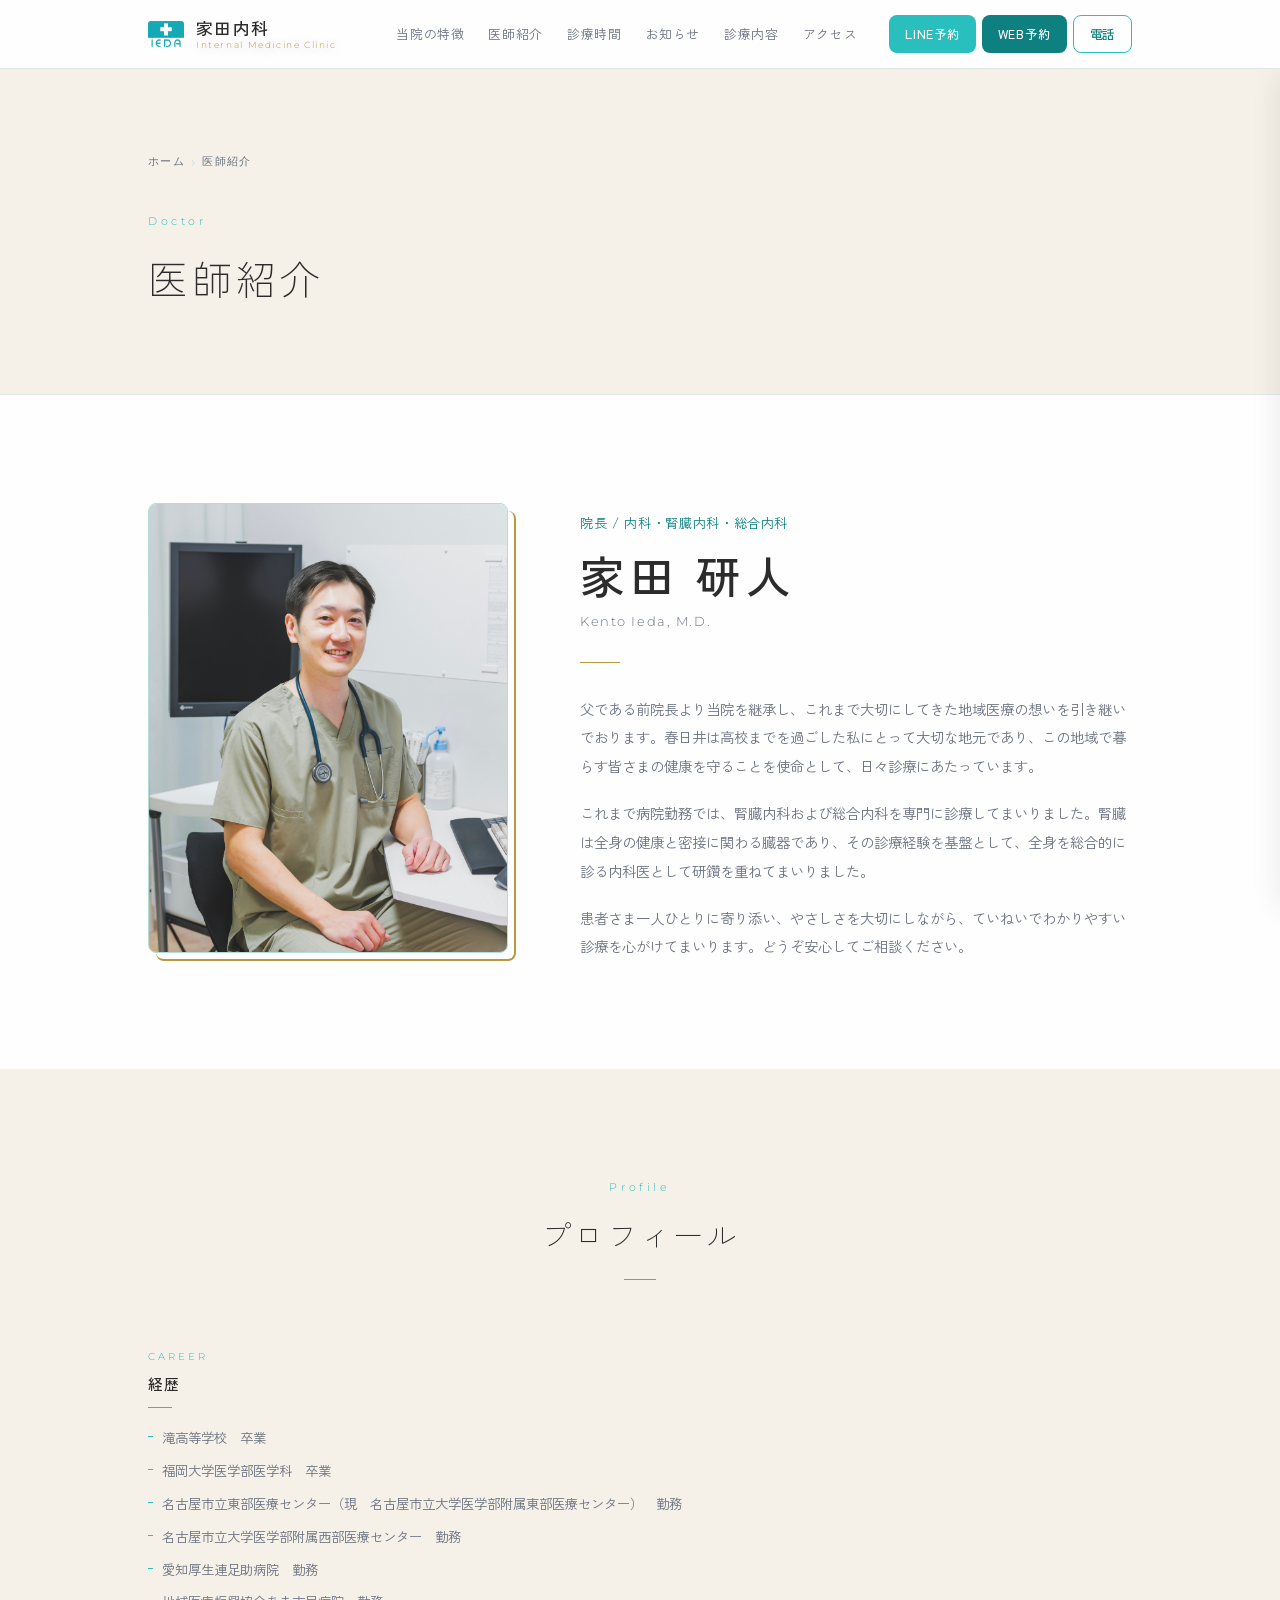
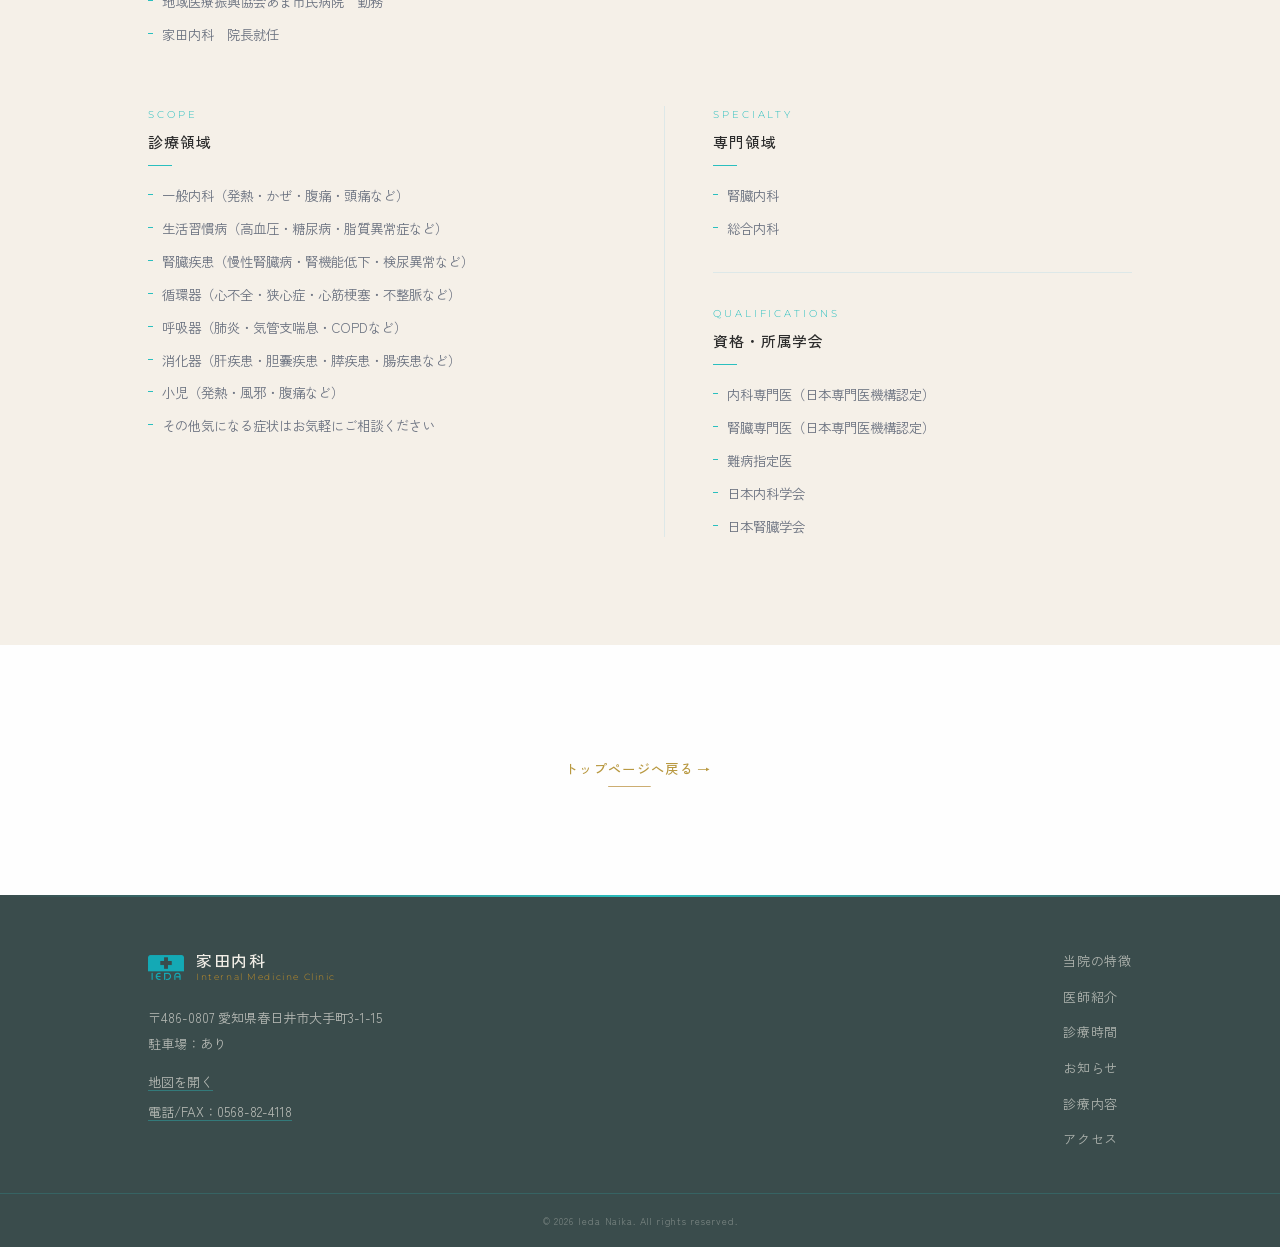
==== doctor.html @ 87f4e844 "医師紹介診療範囲修正" ====
<!DOCTYPE html>
<html lang="ja">
<head>
  <meta charset="UTF-8" />
  <meta name="viewport" content="width=device-width, initial-scale=1.0" />
  <link rel="icon" type="image/png" href="favicon.png" />
  <title>医師紹介｜家田内科（春日井市）</title>
  <meta name="description" content="家田内科 院長・家田研人の紹介。内科専門医・腎臓専門医として、地域に根ざしたかかりつけ医療を提供しています。" />

  <meta property="og:type"        content="website" />
  <meta property="og:title"       content="医師紹介｜家田内科（春日井市）" />
  <meta property="og:description" content="家田内科 院長・家田研人の紹介。内科専門医・腎臓専門医として、地域に根ざしたかかりつけ医療を提供しています。" />
  <meta property="og:url"         content="https://www.ieda-naika.jp/doctor.html" />
  <meta property="og:image"       content="https://www.ieda-naika.jp/images/ogp.jpg" />
  <meta property="og:locale"      content="ja_JP" />
  <meta property="og:site_name"   content="家田内科" />

  <link rel="preconnect" href="https://fonts.googleapis.com" />
  <link rel="preconnect" href="https://fonts.gstatic.com" crossorigin />
  <link rel="preload" as="style" href="https://fonts.googleapis.com/css2?family=Montserrat:wght@300;400;600;700&family=Zen+Kaku+Gothic+New:wght@300;400;500&display=swap" onload="this.onload=null;this.rel='stylesheet'" />
  <noscript><link rel="stylesheet" href="https://fonts.googleapis.com/css2?family=Montserrat:wght@300;400;600;700&family=Zen+Kaku+Gothic+New:wght@300;400;500&display=swap" /></noscript>

  <link rel="stylesheet" href="css/style.css" />
  <link rel="stylesheet" href="css/doctor.css" />
  <link rel="stylesheet" href="css/services-common.css" />
</head>

<body id="top">

  <!-- ===========================
       ヘッダー
  =========================== -->
  <header class="site-header" id="siteHeader">
    <div class="header-inner">

      <a class="header-logo" href="index.html" aria-label="家田内科 トップへ">
        <img class="logo-icon" src="favicon.png" alt="" aria-hidden="true" width="36" height="36" decoding="async" />
        <span class="logo-text">
          <span class="logo-ja">家田内科</span>
          <span class="logo-en">Internal Medicine Clinic</span>
        </span>
      </a>

      <nav class="site-nav" id="siteNav" aria-label="主要メニュー">
        <a class="nav-link" href="index.html#philosophy">当院の特徴</a>
        <a class="nav-link" href="index.html#doctor">医師紹介</a>
        <a class="nav-link" href="index.html#hours">診療時間</a>
        <a class="nav-link" href="index.html#news">お知らせ</a>
        <a class="nav-link" href="index.html#services">診療内容</a>
        <a class="nav-link" href="index.html#access">アクセス</a>
      </nav>

      <div class="header-right">
        <div class="header-btns" aria-label="予約・電話">
          <a class="hbtn hbtn--line" href="index.html#reserve">LINE予約</a>
          <a class="hbtn hbtn--web"  href="index.html#reserve">WEB予約</a>
          <a class="hbtn hbtn--tel"  href="tel:0568-82-4118">電話</a>
        </div>

        <button class="hamburger" id="hamburger" type="button"
          aria-label="メニューを開く" aria-controls="siteNav" aria-expanded="false">
          <span class="hamburger-icon" aria-hidden="true">
            <span class="hamburger-bar"></span>
            <span class="hamburger-bar"></span>
            <span class="hamburger-bar"></span>
          </span>
        </button>
      </div>
    </div>
  </header>

  <!-- スマホ用ドロワーメニュー -->
  <div class="drawer" id="drawer" aria-hidden="true">
    <nav class="drawer-nav" aria-label="ドロワーメニュー">
      <a class="drawer-link" href="index.html#philosophy">当院の特徴</a>
      <a class="drawer-link" href="index.html#doctor">医師紹介</a>
      <a class="drawer-link" href="index.html#hours">診療時間</a>
      <a class="drawer-link" href="index.html#news">お知らせ</a>
      <a class="drawer-link" href="index.html#services">診療内容</a>
      <a class="drawer-link" href="index.html#access">アクセス</a>
    </nav>
    <div class="drawer-btns">
      <a class="drawer-btn drawer-btn--em"   href="index.html#reserve">LINE予約</a>
      <a class="drawer-btn drawer-btn--gold" href="index.html#reserve">WEB予約</a>
      <a class="drawer-btn drawer-btn--tel"  href="tel:0568-82-4118">電話する</a>
    </div>
  </div>
  <div class="drawer-overlay" id="drawerOverlay"></div>

  <main>

    <!-- 1. ページヘッダー -->
    <section class="drpage-page-hero" aria-label="医師紹介 ページ見出し">
      <div class="container">
        <nav class="svcpage-breadcrumb" aria-label="パンくずリスト">
          <a href="index.html">ホーム</a>
          <span class="svcpage-breadcrumb-sep" aria-hidden="true">›</span>
          <span aria-current="page">医師紹介</span>
        </nav>
        <span class="section-label">Doctor</span>
        <h1 class="drpage-page-title">医師紹介</h1>
      </div>
    </section>

    <!-- 2. 写真＋プロフィール＋メッセージ -->
    <section class="section drpage-intro">
      <div class="container">
        <div class="drpage-intro-inner">

          <div class="drpage-photo-wrap">
            <img src="images/doctor-2.jpg" alt="院長 家田研人医師" loading="lazy" />
            <span class="drpage-photo-deco" aria-hidden="true"></span>
          </div>

          <div class="drpage-intro-profile">
            <p class="drpage-role">院長 / 内科・腎臓内科・総合内科</p>
            <h2 class="drpage-name">家田 研人</h2>
            <p class="drpage-name-en">Kento Ieda, M.D.</p>
            <div class="drpage-sep" aria-hidden="true"></div>
            <div class="drpage-message">
              <p>父である前院長より当院を継承し、これまで大切にしてきた地域医療の想いを引き継いでおります。春日井は高校までを過ごした私にとって大切な地元であり、この地域で暮らす皆さまの健康を守ることを使命として、日々診療にあたっています。</p>
              <p>これまで病院勤務では、腎臓内科および総合内科を専門に診療してまいりました。腎臓は全身の健康と密接に関わる臓器であり、その診療経験を基盤として、全身を総合的に診る内科医として研鑽を重ねてまいりました。</p>
              <p>患者さま一人ひとりに寄り添い、やさしさを大切にしながら、ていねいでわかりやすい診療を心がけてまいります。どうぞ安心してご相談ください。</p>
            </div>
          </div>

        </div>
      </div>
    </section>

    <!-- 3. プロフィール -->
    <section class="section drpage-profile-section">
      <div class="container">
        <div class="section-head">
          <span class="section-label">Profile</span>
          <h2 class="section-title">プロフィール</h2>
        </div>

        <!-- 経歴 -->
        <div class="drpage-career-plain">
          <span class="drpage-col-en">Career</span>
          <h3 class="drpage-col-title">経歴</h3>
          <div class="drpage-col-rule" aria-hidden="true"></div>
          <ul class="drpage-plain-list">
            <li>滝高等学校　卒業</li>
            <li>福岡大学医学部医学科　卒業</li>
            <li>名古屋市立東部医療センター（現　名古屋市立大学医学部附属東部医療センター）　勤務</li>
            <li>名古屋市立大学医学部附属西部医療センター　勤務</li>
            <li>愛知厚生連足助病院　勤務</li>
            <li>地域医療振興協会あま市民病院　勤務</li>
            <li>家田内科　院長就任</li>
          </ul>
        </div>

        <!-- 診療領域・専門領域・資格：2カラム -->
        <div class="drpage-scope-grid">

          <!-- 左：診療領域 -->
          <div class="drpage-scope-col">
            <span class="drpage-col-en">Scope</span>
            <h3 class="drpage-col-title">診療領域</h3>
            <div class="drpage-col-rule" aria-hidden="true"></div>
            <ul class="drpage-plain-list">
              <li>一般内科（発熱・かぜ・腹痛・頭痛など）</li>
              <li>生活習慣病（高血圧・糖尿病・脂質異常症など）</li>
              <li>腎臓疾患（慢性腎臓病・腎機能低下・検尿異常など）</li>
              <li>循環器（心不全・狭心症・心筋梗塞・不整脈など）</li>
              <li>呼吸器（肺炎・気管支喘息・COPDなど）</li>
              <li>消化器（肝疾患・胆嚢疾患・膵疾患・腸疾患など）</li>
              <li>小児（発熱・風邪・腹痛など）</li>
              <li>その他気になる症状はお気軽にご相談ください</li>
            </ul>
          </div>

          <!-- 右：専門領域＋資格 -->
          <div class="drpage-scope-col">
            <span class="drpage-col-en">Specialty</span>
            <h3 class="drpage-col-title">専門領域</h3>
            <div class="drpage-col-rule" aria-hidden="true"></div>
            <ul class="drpage-plain-list">
              <li>腎臓内科</li>
              <li>総合内科</li>
            </ul>

            <div class="drpage-inner-rule" aria-hidden="true"></div>

            <span class="drpage-col-en">Qualifications</span>
            <h3 class="drpage-col-title">資格・所属学会</h3>
            <div class="drpage-col-rule" aria-hidden="true"></div>
            <ul class="drpage-plain-list">
              <li>内科専門医（日本専門医機構認定）</li>
              <li>腎臓専門医（日本専門医機構認定）</li>
              <li>難病指定医</li>
              <li>日本内科学会</li>
              <li>日本腎臓学会</li>
            </ul>
          </div>

        </div>
      </div>
    </section>

    <!-- 5. 戻るリンク -->
    <section class="section drpage-back-section">
      <div class="container">
        <div class="drpage-back">
          <a class="lux-link" href="index.html">
            <span>トップページへ戻る</span>
            <span class="lux-link-bar" aria-hidden="true"></span>
          </a>
        </div>
      </div>
    </section>

  </main>

  <!-- ===========================
       フッター
  =========================== -->
  <footer class="site-footer">
    <div class="footer-gold-top" aria-hidden="true"></div>

    <div class="footer-inner">
      <div class="footer-brand">
        <div class="footer-logo">
          <img class="footer-logo-icon" src="favicon.png" alt="" aria-hidden="true" width="36" height="36" decoding="async" />
          <span class="footer-logo-text">
            <strong>家田内科</strong>
            <span class="footer-logo-en">Internal Medicine Clinic</span>
          </span>
        </div>
        <address class="footer-address">
          〒486-0807 愛知県春日井市大手町3-1-15<br>駐車場：あり
        </address>
        <div class="footer-contacts">
          <a class="footer-contact-link" href="https://maps.app.goo.gl/P2yGM1RzXzH2ZFWFA" target="_blank" rel="noopener noreferrer">地図を開く</a>
          <a class="footer-contact-link" href="tel:0568-82-4118">電話/FAX：0568-82-4118</a>
        </div>
      </div>

      <nav class="footer-nav" aria-label="フッターメニュー">
        <a class="footer-nav-link" href="index.html#philosophy">当院の特徴</a>
        <a class="footer-nav-link" href="index.html#doctor">医師紹介</a>
        <a class="footer-nav-link" href="index.html#hours">診療時間</a>
        <a class="footer-nav-link" href="index.html#news">お知らせ</a>
        <a class="footer-nav-link" href="index.html#services">診療内容</a>
        <a class="footer-nav-link" href="index.html#access">アクセス</a>
      </nav>
    </div>

    <div class="footer-bottom">
      <small>© <span id="year"></span> Ieda Naika. All rights reserved.</small>
    </div>
  </footer>

  <!-- ===========================
       スマホ固定フッターバー
  =========================== -->
  <div class="fixed-bar" role="navigation" aria-label="予約・電話（固定バー）">
    <a class="fixed-btn fixed-btn--line" href="index.html#reserve">LINE予約</a>
    <a class="fixed-btn fixed-btn--web"  href="index.html#reserve">WEB予約</a>
    <a class="fixed-btn fixed-btn--tel"  href="tel:0568-82-4118">電話</a>
  </div>

  <script src="js/script.js"></script>
</body>
</html>
---- css/style.css ----
/* ============================================================
   家田内科 — style.css（V4）
   デザインコンセプト：Coastal Healing
   エメラルドブルー × サンドベージュ × クリーンホワイト
   ============================================================ */


/* ============================================================
   CSS カスタムプロパティ（デザイントークン）
   ============================================================ */
:root {
  /* カラー */
  --c-em:          #2ABFBF;   /* エメラルドブルー（メイン） */
  --c-em-dark:     #0E8080;   /* ディープエメラルド（ホバー・アクセント） */
  --c-em-light:    #E0F5F5;   /* 薄エメラルド（背景アクセント） */
  --c-ivory:       #F5F0E8;   /* サンドベージュ（サブ背景） */
  --c-white:       #FEFEFE;   /* オフホワイト（メイン背景） */
  --c-text:        #2C2C2C;   /* ダークグレー（本文） */
  --c-text-muted:  #6B7280;   /* ミューテッドグレー（サブテキスト） */
  --c-border:      #DDE8E8;   /* エメラルドみのあるボーダー */
  --c-border-em:   #B2DDD9;   /* エメラルドボーダー（強調） */
  --c-gold:        #B89840;   /* ゴールド（lux-link テキスト） */
  --c-gold-light:  #CCAD72;   /* ライトゴールド（ホバー・アンダーライン） */
  --c-gold-hero:   #D6BC88;
  --c-em-mid:      #A8E0E0;

  /* タイポグラフィ */
  --font-ja:  'Zen Kaku Gothic New', sans-serif;
  --font-en:  'Montserrat', sans-serif;   /* 英字見出し・ラベル */

  /* レイアウト */
  --container-max: 1080px;
  --container-px:  clamp(20px, 5vw, 48px);
  --section-py:    clamp(72px, 10vw, 108px);

  /* 角丸 */
  --r: 8px;

  /* 影 */
  --shadow-sm: 0 2px 12px rgba(44,44,44,.06);
  --shadow-md: 0 6px 28px rgba(44,44,44,.10);

  /* トランジション（ゆっくり・上品） */
  --ease: 0.30s ease;
}


/* ============================================================
   リセット・ベーススタイル
   ============================================================ */
*,*::before,*::after { box-sizing:border-box; margin:0; padding:0; }

html {
  scroll-behavior: smooth;
  scroll-padding-top: 72px; /* PC/タブレット：68px header + 余白 */
  font-size: 16px;
}

body {
  font-family: var(--font-ja);
  font-weight: 400;
  color: var(--c-text);
  background-color: var(--c-white);
  line-height: 1.80;
  -webkit-font-smoothing: antialiased;
}

img    { max-width:100%; height:auto; display:block; }
a      { color:inherit; text-decoration:none; }
ul     { list-style:none; }
address { font-style:normal; }

/* コンテナ */
.container {
  width: 100%;
  max-width: var(--container-max);
  margin-inline: auto;
  padding-inline: var(--container-px);
}


/* ============================================================
   ヘッダー
   ============================================================ */
.site-header {
  position: sticky;
  top: 0;
  z-index: 100;
  background: rgba(254,254,254,0.97);
  backdrop-filter: blur(14px);
  /* 下部にゴールドラインを常時表示（ラグジュアリー感） */
  border-bottom: 1px solid var(--c-border);
  transition: box-shadow var(--ease);
}

/* スクロール時に影を追加 */
.site-header.is-scrolled {
  box-shadow: 0 2px 16px rgba(44,44,44,.08);
}

.header-inner {
  display: flex;
  align-items: center;
  gap: 20px;
  max-width: var(--container-max);
  margin-inline: auto;
  padding-inline: var(--container-px);
  height: 68px;
}

/* ロゴ */
.header-logo {
  display: flex;
  align-items: center;
  gap: 12px;
  flex-shrink: 0;
}

/* ロゴアイコン：favicon.png 画像 */
.logo-icon {
  display: block;
  width: 36px;
  height: 36px;
  object-fit: contain;
  flex-shrink: 0;
}

.logo-text {
  display: flex;
  flex-direction: column;
  line-height: 1.2;
}

.logo-ja {
  font-size: 1.05rem;
  font-weight: 500;
  color: var(--c-text);
  letter-spacing: 0.08em;
}

.logo-en {
  font-family: var(--font-en);
  font-size: 0.56rem;
  font-weight: 300;
  letter-spacing: 0.18em;
  color: var(--c-gold);
  margin-top: 2px;
  text-shadow: 0 1px 12px rgba(0, 0, 0, 0.4);
}

/* PCナビ */
.site-nav {
  display: flex;
  align-items: center;
  gap: 0;
  margin-left: auto;
}

.nav-link {
  font-size: 0.80rem;
  font-weight: 400;
  padding: 6px 12px;
  color: var(--c-text-muted);
  letter-spacing: 0.05em;
  /* ホバーで色のみ変化（移動なし・上品） */
  transition: color var(--ease);
  position: relative;
}

/* ホバーで下にゴールドのアンダーライン */
.nav-link::after {
  content: '';
  position: absolute;
  bottom: 0;
  left: 12px;
  right: 12px;
  height: 1px;
  background-color: var(--c-em);
  transform: scaleX(0);
  transform-origin: center;
  transition: transform var(--ease);
}

@media (hover: hover) and (pointer: fine) {
  .nav-link:hover { color: var(--c-text); }
  .nav-link:hover::after { transform: scaleX(1); }
}

/* ヘッダー右側 */
.header-right {
  display: flex;
  align-items: center;
  gap: 8px;
  flex-shrink: 0;
}

.header-btns { display: flex; gap: 6px; }

/* ヘッダーボタン共通 */
.hbtn {
  display: inline-flex;
  align-items: center;
  justify-content: center;
  padding: 7px 16px;
  font-family: var(--font-ja);
  font-size: 0.78rem;
  font-weight: 500;
  letter-spacing: 0.06em;
  white-space: nowrap;
  border-radius: var(--r);
  transition: transform var(--ease), box-shadow var(--ease);
}

/* ホバー：浮き上がり＋影（色変化なし） */
@media (hover: hover) and (pointer: fine) {
  .hbtn:hover {
    transform: translateY(-2px);
    box-shadow: 0 4px 12px rgba(44,44,44,0.18);
  }
}

/* WEB予約・LINE予約 */
.hbtn--web  { background-color: var(--c-em-dark); color: #fff; }
.hbtn--line { background-color: var(--c-em);      color: #fff; }

/* 電話：ボーダー＋白背景 */
.hbtn--tel {
  border: 1.5px solid var(--c-em);
  color: var(--c-em-dark);
  background: var(--c-white);
}

/* ハンバーガー */
.hamburger {
  display: none;
  align-items: center;
  justify-content: center;
  width: 40px;
  height: 40px;
  background: none;
  border: none;
  cursor: pointer;
  padding: 0;
  -webkit-appearance: none;
  appearance: none;
  border-radius: 4px;
  transition: background-color var(--ease), opacity var(--ease);
}

.hamburger.is-open {
  opacity: 1;
  background-color: rgba(44, 44, 44, 0.07);
}

@media (hover: hover) and (pointer: fine) {
  .hamburger:hover { opacity: 0.70; }
  .hamburger.is-open:hover {
    opacity: 1;
    background-color: rgba(44, 44, 44, 0.13);
  }
}

/* ラッパー：バーを絶対配置するための基準点
   width=22px, height=16px（バー2px × 3 + gap5px × 2）*/
.hamburger-icon {
  position: relative;
  display: block;
  width: 22px;
  height: 16px;
  flex-shrink: 0;
}

/* バーを絶対配置で明示的に配置 — transform-origin の曖昧さを排除 */
.hamburger-bar {
  position: absolute;
  left: 0;
  width: 22px;
  height: 2px;
  background-color: var(--c-text);
  border-radius: 1px;
  transition: top 0.3s ease, transform 0.3s ease, opacity 0.3s ease;
}

.hamburger-bar:nth-child(1) { top: 0; }
.hamburger-bar:nth-child(2) { top: 7px; }
.hamburger-bar:nth-child(3) { top: 14px; }

/* X 形成：バー1・3を中央（top:7px = center y:8px）へ移動してから回転
   transform-origin は 50% 50% = (11px, 1px) → 移動後は (11px, 8px) = ラッパー中央 */
.hamburger.is-open .hamburger-bar:nth-child(1) { top: 7px; transform: rotate(45deg); }
.hamburger.is-open .hamburger-bar:nth-child(2) { opacity: 0; transform: scaleX(0); }
.hamburger.is-open .hamburger-bar:nth-child(3) { top: 7px; transform: rotate(-45deg); }


/* ============================================================
   ドロワーメニュー（スマホ）
   ============================================================ */
.drawer {
  position: fixed;
  top: 68px;
  right: 0;
  width: 280px;
  height: calc(100dvh - 68px);
  background: var(--c-ivory);
  box-shadow: var(--shadow-md);
  padding: 28px 24px;
  z-index: 99;
  transform: translateX(100%);
  transition: transform 0.32s cubic-bezier(0.4,0,0.2,1);
  overflow-y: auto;
  /* 左にゴールドのボーダーライン */
  border-left: 2px solid var(--c-em);
}

.drawer.is-open { transform: translateX(0); }

.drawer-nav {
  display: flex;
  flex-direction: column;
  gap: 0;
  margin-bottom: 28px;
}

.drawer-link {
  display: block;
  padding: 13px 4px;
  font-size: 0.88rem;
  font-weight: 400;
  letter-spacing: 0.06em;
  color: var(--c-text);
  border-bottom: 1px solid var(--c-border);
  transition: color var(--ease), padding-left var(--ease);
}

.drawer-link:last-child { border-bottom: none; }

@media (hover: hover) and (pointer: fine) {
  .drawer-link:hover {
    color: var(--c-em-dark);
    padding-left: 8px;
  }
}

.drawer-btns { display: flex; flex-direction: column; gap: 10px; }

.drawer-btn {
  display: flex;
  align-items: center;
  justify-content: center;
  padding: 13px;
  font-size: 0.88rem;
  font-weight: 500;
  letter-spacing: 0.06em;
  border-radius: var(--r);
  transition: transform var(--ease), box-shadow var(--ease);
}

/* ホバー：浮き上がり＋影（ヘッダー・フッターバーと統一） */
@media (hover: hover) and (pointer: fine) {
  .drawer-btn:hover {
    transform: translateY(-2px);
    box-shadow: 0 4px 12px rgba(44,44,44,0.18);
  }
}

/* WEB予約：ディープエメラルド */
.drawer-btn--gold { background-color: var(--c-em-dark); color: #fff; }

/* LINE予約：エメラルド */
.drawer-btn--em { background-color: var(--c-em); color: #fff; }

/* 電話：ボーダー＋白背景 */
.drawer-btn--tel {
  border: 1.5px solid var(--c-em);
  color: var(--c-em-dark);
  background: var(--c-white);
}

.drawer-overlay {
  display: none;
  position: fixed;
  inset: 0;
  background: rgba(44,44,44,0.40);
  z-index: 98;
}

.drawer-overlay.is-open { display: block; }


/* ============================================================
   ヒーローセクション
   ============================================================ */
.hero {
  position: relative;
  height: 100svh;
  min-height: 540px;
  max-height: 900px;
  overflow: hidden;
  display: flex;
  align-items: center;
}

/* スライドショー */
.hero-slides {
  position: absolute;
  inset: 0;
  z-index: 0;
}

.hero-slide {
  position: absolute;
  inset: 0;
  background-size: cover;
  background-position: center;
  opacity: 0;
  transition: opacity 1.6s ease;
}

.hero-slide.is-active { opacity: 1; }

/* ダークオーバーレイ（ラグジュアリーな重厚感） */
.hero-overlay {
  position: absolute;
  inset: 0;
  z-index: 1;
  background: linear-gradient(
    100deg,
    rgba(14,128,128,0.84) 0%,
    rgba(42,191,191,0.50) 50%,
    rgba(44,44,44,0.60) 100%
  );
}

/* 左端のゴールド縦ライン装飾 */
.hero-deco {
  position: absolute;
  left: clamp(24px, 5vw, 60px);
  top: 20%;
  bottom: 20%;
  width: 1px;
  background: linear-gradient(to bottom, transparent, var(--c-gold-hero), transparent);
  z-index: 2;
  opacity: 1;
}

/* コンテンツ */
.hero-content {
  position: relative;
  z-index: 2;
  width: 100%;
  max-width: var(--container-max);
  margin-inline: auto;
  padding-inline: var(--container-px);
  padding-left: calc(var(--container-px) + clamp(24px, 5vw, 60px) + 28px);
}

/* 英字ラベル（Montserrat・スペーシング広め） */
.hero-label {
  font-family: var(--font-en);
  font-size: clamp(0.60rem, 1.6vw, 0.76rem);
  font-weight: 300;
  letter-spacing: 0.32em;
  color: var(--c-gold-hero);
  margin-bottom: 28px;
  text-shadow: 0 1px 12px rgba(0, 0, 0, 0.4);
  animation: luxFade 1.0s ease 0.2s both;
}

/* h1 */
.hero-title {
  font-size: clamp(2.4rem, 7vw, 4.4rem);
  font-weight: 300;
  color: #fff;
  letter-spacing: 0.12em;
  line-height: 1.18;
  margin-bottom: 32px;
  animation: luxFade 1.0s ease 0.45s both;
}

/* スマホ以外では改行を非表示 */
.br-sp { display: none; }

/* リード */
.hero-lead {
  font-size: clamp(0.90rem, 2.4vw, 1.08rem);
  font-weight: 300;
  color: rgba(255,255,255,0.82);
  letter-spacing: 0.10em;
  margin-bottom: 48px;
  animation: luxFade 1.0s ease 0.65s both;
}

/* セパレーター */
.hero-sep {
  width: 64px;
  height: 1px;
  background-color: var(--c-gold-hero);
  animation: luxFade 1.0s ease 0.80s both;
}

/* スクロール誘導（右端） */
.hero-scroll {
  position: absolute;
  right: clamp(24px, 5vw, 60px);
  bottom: 40px;
  z-index: 2;
  display: flex;
  flex-direction: column;
  align-items: center;
  gap: 8px;
  animation: luxFade 1s ease 1.0s both;
}

.hero-scroll-label {
  font-family: var(--font-en);
  font-size: 0.60rem;
  font-weight: 300;
  letter-spacing: 0.22em;
  color: rgba(255,255,255,0.55);
  writing-mode: vertical-lr;
}

.hero-scroll-bar {
  display: block;
  width: 1px;
  height: 48px;
  background: linear-gradient(to bottom, var(--c-gold-hero), transparent);
  animation: scrollDrop 2.0s ease infinite;
}

@keyframes luxFade {
  from { opacity:0; transform:translateY(16px); }
  to   { opacity:1; transform:translateY(0); }
}

@keyframes scrollDrop {
  0%   { transform:scaleY(0); transform-origin:top; opacity:1; }
  60%  { transform:scaleY(1); transform-origin:top; opacity:1; }
  100% { transform:scaleY(1); transform-origin:bottom; opacity:0; }
}


/* ============================================================
   セクション共通
   ============================================================ */
.section { padding-block: var(--section-py); }

/* セクション見出しブロック */
.section-head {
  text-align: center;
  margin-bottom: clamp(44px, 7vw, 68px);
}

/* 英字ラベル（Montserrat・スペーシング広め） */
.section-label {
  display: block;
  font-family: var(--font-en);
  font-size: 0.70rem;
  font-weight: 300;
  letter-spacing: 0.32em;
  color: var(--c-em);
  margin-bottom: 10px;
}

/* セクションタイトル */
.section-title {
  font-size: clamp(1.4rem, 4vw, 1.9rem);
  font-weight: 300;
  letter-spacing: 0.10em;
  color: var(--c-text);
  display: inline-block;
  padding-bottom: 18px;
  position: relative;
}

/* タイトル下のゴールドライン */
.section-title::after {
  content: '';
  position: absolute;
  bottom: 0;
  left: 50%;
  transform: translateX(-50%);
  width: 32px;
  height: 1px;
  background-color: var(--c-em);
}

.section-sub {
  margin-top: 18px;
  font-size: 0.87rem;
  color: var(--c-text-muted);
  line-height: 1.80;
  letter-spacing: 0.03em;
}

/* ボタン共通 */
.btn {
  display: inline-flex;
  align-items: center;
  justify-content: center;
  padding: 11px 26px;
  font-family: var(--font-ja);
  font-size: 0.87rem;
  font-weight: 500;
  letter-spacing: 0.08em;
  border-radius: var(--r);
  transition: transform var(--ease), box-shadow var(--ease);
  cursor: pointer;
  white-space: nowrap;
}

/* ホバー：浮き上がり＋影（ヘッダー・フッターバーと統一） */
@media (hover: hover) and (pointer: fine) {
  .btn:hover {
    transform: translateY(-2px);
    box-shadow: 0 4px 12px rgba(44,44,44,0.18);
  }
}

/* エメラルド塗り */
.btn--primary {
  background-color: var(--c-em);
  color: #fff;
}

/* エメラルドボーダー */
.btn--outline {
  border: 1.5px solid var(--c-em);
  color: var(--c-em-dark);
  background: var(--c-white);
}

/* ラグジュアリーリンク（テキスト＋矢印＋ゴールドアンダーライン） */
.lux-link {
  display: inline-flex;
  flex-direction: column;
  align-self: flex-end;
  gap: 5px;
  font-size: 0.82rem;
  font-weight: 500;
  letter-spacing: 0.1em;
  color: var(--c-gold);
  transition: color var(--ease);
  margin-right: 1.6em; /* 矢印のはみ出し＋ホバー移動分をカード右端から確保 */
}

/* 矢印：常時表示（絶対配置でフロー外に出しバー幅をテキスト分のみに限定） */
.lux-link > span:first-child {
  position: relative;
}

.lux-link > span:first-child::after {
  content: '→';
  position: absolute;
  left: calc(100% + 0.2em);
  top: 0;
  font-weight: 300;
  transition: transform var(--ease);
}

/* アンダーライン：常時表示（中央1/3）、ホバーで中央から全幅へ */
.lux-link-bar {
  display: block;
  height: 1px;
  background-color: var(--c-gold-light);
  transform: scaleX(0.33);
  transform-origin: center;
  transition: transform var(--ease);
}

/* PCホバー限定 */
@media (hover: hover) and (pointer: fine) {
  .lux-link:hover { color: var(--c-gold-light); }
  .lux-link:hover > span:first-child::after { transform: translateX(4px); }
  .lux-link:hover .lux-link-bar { transform: scaleX(1); }
}

/* スクロールフェードイン */
.js-fade {
  opacity: 0;
  transform: translateY(20px);
  transition: opacity 0.65s ease, transform 0.65s ease;
}

.js-fade.is-visible {
  opacity: 1;
  transform: translateY(0);
}


/* ============================================================
   当院の特徴（Philosophy）
   ゴールドナンバー＋エメラルドトップライン
   ============================================================ */
.section--philosophy { background-color: var(--c-white); }

.philosophy-grid {
  display: grid;
  grid-template-columns: repeat(3, 1fr);
  gap: 24px;
}

.philosophy-card {
  background: #FCFAF6;
  border: 1px solid var(--c-border);
  border-radius: var(--r);
  padding: clamp(28px, 5vw, 44px) 28px;
  position: relative;
  transition: box-shadow var(--ease), transform var(--ease);
  overflow: hidden;
}

/* エメラルドのトップライン（常時表示） */
.p-topline {
  position: absolute;
  top: 0;
  left: 0;
  height: 3px;
  width: 100%;
  background-color: var(--c-em-mid);
}

/* PCホバー限定：浮き上がり＋影強調 */
@media (hover: hover) and (pointer: fine) {
  .philosophy-card:hover {
    transform: translateY(-5px);
    box-shadow: var(--shadow-md);
  }
}

/* ゴールドのナンバー（Montserrat） */
.p-number {
  display: block;
  font-family: var(--font-en);
  font-size: 2.8rem;
  font-weight: 700;
  letter-spacing: -0.04em;
  color: #F3ECD8;
  line-height: 1;
  margin-bottom: 16px;
  /* 背景テキストとして重ねる */
  user-select: none;
}

.p-title {
  font-size: 0.98rem;
  font-weight: 500;
  letter-spacing: 0.05em;
  color: var(--c-text);
  margin-bottom: 12px;
}

.p-text {
  font-size: 0.86rem;
  color: var(--c-text-muted);
  line-height: 1.85;
}


/* ============================================================
   医師紹介（Doctor）
   ゴールドの角飾りとセパレーター
   ============================================================ */
.section--doctor { background-color: var(--c-ivory); }

/* PC/タブレット：グリッドで写真左・テキスト右の2カラム */
.doctor-card {
  display: grid;
  grid-template-columns: clamp(160px, 24vw, 212px) 1fr;
  column-gap: clamp(40px, 6vw, 72px);
  max-width: 680px;
  margin-inline: auto;
  align-items: start;
}

/* 写真エリア：2行にまたがって垂直中央 */
.doctor-photo-wrap {
  grid-column: 1;
  grid-row: 1 / 3;
  align-self: center;
  position: relative;
}

.doctor-photo-wrap img {
  width: 100%;
  aspect-ratio: 1;
  object-fit: cover;
  display: block;
}

/* エメラルドの角飾り（右下） */
.doctor-corner {
  display: block;
  position: absolute;
  bottom: -8px;
  right: -8px;
  width: 22px;
  height: 22px;
  border-right: 2px solid var(--c-em);
  border-bottom: 2px solid var(--c-em);
}

/* 役職・氏名・ラインブロック */
.doctor-ident {
  grid-column: 2;
  grid-row: 1;
  align-self: end;
}

/* メッセージ・リンクブロック */
.doctor-body {
  grid-column: 2;
  grid-row: 2;
  display: flex;
  flex-direction: column;
}

.doctor-role {
  font-family: var(--font-ja);
  font-size: 0.7rem;
  font-weight: 400;
  letter-spacing: 0.1em;
  color: var(--c-em);
  margin-bottom: 10px;
}

.doctor-name {
  font-size: clamp(1.6rem, 4vw, 2.1rem);
  font-weight: 300;
  letter-spacing: 0.14em;
  color: var(--c-text);
  margin-bottom: 20px;
}

/* エメラルドのセパレーター */
.doctor-sep {
  width: 28px;
  height: 1px;
  background-color: var(--c-em);
  margin-bottom: 18px;
}

.doctor-message {
  font-size: 0.87rem;
  color: var(--c-text-muted);
  line-height: 1.95;
  margin-bottom: 28px;
}


/* ============================================================
   診療時間（Hours）
   ============================================================ */
.section--hours { background-color: var(--c-white); }

.hours-body {
  max-width: 620px;
  margin-inline: auto;
}

/* 凡例 */
.hours-legend {
  display: flex;
  gap: 24px;
  justify-content: center;
  flex-wrap: wrap;
  margin-bottom: 20px;
  font-size: 0.84rem;
  color: var(--c-text-muted);
}

.legend-item {
  display: flex;
  align-items: center;
  gap: 6px;
}

.mark-full { color: var(--c-em-dark); font-weight: 500; }
.mark-half { color: var(--c-em);      font-weight: 500; }

/* テーブルラッパー */
.hours-table-wrap {
  overflow-x: auto;
  -webkit-overflow-scrolling: touch;
  border: 1px solid var(--c-border);
  border-radius: var(--r);
  margin-bottom: 20px;
  overflow: hidden;
}

.hours-table {
  width: 100%;
  min-width: 360px;
  border-collapse: collapse;
  font-size: 0.9rem;
}

/* テーブルヘッダー */
.hours-table thead th {
  background-color: #4D9E9E;
  color: #fff;
  font-weight: 500;
  padding: 12px 8px;
  text-align: center;
  font-size: 0.84rem;
  letter-spacing: 0.08em;
}

.col-empty { min-width: 48px; }

/* 行ヘッダー */
.hours-table tbody th {
  background-color: var(--c-em-light);
  color: var(--c-em-dark);
  font-weight: 500;
  font-size: 0.80rem;
  padding: 14px 8px;
  text-align: center;
}

/* データセル */
.hours-table tbody td {
  padding: 14px 8px;
  text-align: center;
  border-bottom: 1px solid var(--c-border);
  font-size: 1rem;
}

.hours-table tbody tr:last-child td { border-bottom: none; }


.c-open { color: var(--c-em-dark); font-weight: 500; }
.c-half { color: var(--c-em);      font-weight: 500; }
.c-off  { color: #c0bbb0; }

/* 休診日 */
.hours-note {
  font-size: 0.84rem;
  color: var(--c-text);
  line-height: 1.85;
  margin-bottom: 28px;
  text-align: center;
}

.note-muted { color: var(--c-text-muted); font-size: 0.80rem; }

.hours-cta {
  margin-top: 0;
  text-align: center;
}

.hours-cta-link {
  display: inline-flex;
  align-items: center;
  gap: 10px;
  position: relative;
  font-size: 0.91rem;
  font-weight: 500;
  letter-spacing: 0.14em;
  color: var(--c-gold);
  padding-bottom: 6px;
  transition: color var(--ease);
}

/* アンダーライン：常時表示（中央1/3）、ホバーで中央から全幅へ */
.hours-cta-link::after {
  content: '';
  position: absolute;
  bottom: 0;
  left: 0;
  width: 100%;
  height: 1px;
  background-color: var(--c-gold-light);
  transform: scaleX(0.33);
  transform-origin: center;
  transition: transform var(--ease);
}

/* 矢印：常時表示 */
.hours-cta-link::before {
  content: '→';
  position: absolute;
  right: -22px;
  font-weight: 300;
  transition: transform var(--ease);
}

/* PCホバー限定 */
@media (hover: hover) and (pointer: fine) {
  .hours-cta-link:hover { color: var(--c-gold-light); }
  .hours-cta-link:hover::after { transform: scaleX(1); }
  .hours-cta-link:hover::before { transform: translateX(4px); }
}


/* ============================================================
   お知らせ（News）
   ============================================================ */
.section--news { background-color: var(--c-ivory); }

.news-list {
  max-width: 700px;
  margin-inline: auto;
  background: var(--c-white);
  border: 1px solid var(--c-border);
  /* 左にゴールドライン */
  border-left: 3px solid var(--c-em);
  border-radius: var(--r);
  overflow: hidden;
}

.news-item {
  display: grid;
  grid-template-columns: 92px 78px 1fr;
  align-items: start;
  gap: 12px;
  padding: 16px 20px;
  border-bottom: 1px solid var(--c-border);
  transition: background-color var(--ease);
}

.news-item:last-child { border-bottom: none; }
@media (hover: hover) and (pointer: fine) {
  .news-item:hover { background-color: var(--c-em-light); }
}

.news-date {
  font-family: var(--font-en);
  font-size: 0.76rem;
  font-weight: 300;
  letter-spacing: 0.04em;
  color: var(--c-text-muted);
  padding-top: 2px;
  white-space: nowrap;
}

.news-badge {
  display: inline-flex;
  align-items: center;
  justify-content: center;
  padding: 2px 8px;
  font-size: 0.68rem;
  font-weight: 500;
  letter-spacing: 0.06em;
  white-space: nowrap;
  align-self: center;
  border-radius: 4px;
}

/* バッジカラー */
.badge--closed  { background-color: #D7863B; color: #fff; }              /* 休診：アンバーオレンジ+白15% */
.badge--service { background-color: #fff; color: #4AC9C9; border: 1px solid #4AC9C9; }  /* 診療：アウトライン */
.badge--vaccine { background-color: #fff; color: #C3A75D; border: 1px solid #C3A75D; }  /* 予防接種：アウトライン */
.badge--info    { background-color: #fff; color: #8EA7A7; border: 1px solid #8EA7A7; }  /* お知らせ：アウトライン */

.news-title {
  font-size: 0.88rem;
  font-weight: 400;
  color: var(--c-text);
  line-height: 1.65;
  padding-top: 2px;
}

/* 展開可能なニュースアイテム */
.news-item--expandable {
  display: block;
  padding: 0;
}

@media (hover: hover) and (pointer: fine) {
  .news-item--expandable:hover { background-color: transparent; }
}

/* details/summary */
.news-details { }

.news-summary {
  display: grid;
  grid-template-columns: 92px 78px 1fr auto;
  align-items: center;
  gap: 12px;
  padding: 16px 20px;
  list-style: none;
  cursor: pointer;
  transition: background-color var(--ease);
}

.news-summary::-webkit-details-marker { display: none; }

@media (hover: hover) and (pointer: fine) {
  .news-summary:hover { background-color: var(--c-em-light); }
}

/* 開閉アイコン（SVG背景で確実に中央配置） */
.news-expand {
  display: block;
  width: 24px;
  height: 24px;
  flex-shrink: 0;
  border-radius: 50%;
  background-color: #EBEBEB;
  background-image: url("data:image/svg+xml,%3Csvg xmlns='http://www.w3.org/2000/svg' width='8' height='12' viewBox='0 0 8 12'%3E%3Cpath d='M2 1l5 5-5 5' stroke='%236B7280' stroke-width='1.8' stroke-linecap='round' stroke-linejoin='round' fill='none'/%3E%3C/svg%3E");
  background-repeat: no-repeat;
  background-position: center;
  background-size: 8px 12px;
  transition: background-color var(--ease), background-image var(--ease), transform var(--ease);
}

@media (hover: hover) and (pointer: fine) {
  .news-summary:hover .news-expand {
    background-color: #6B7280;
    background-image: url("data:image/svg+xml,%3Csvg xmlns='http://www.w3.org/2000/svg' width='8' height='12' viewBox='0 0 8 12'%3E%3Cpath d='M2 1l5 5-5 5' stroke='%23ffffff' stroke-width='1.8' stroke-linecap='round' stroke-linejoin='round' fill='none'/%3E%3C/svg%3E");
  }
}

.news-details[open] .news-expand {
  transform: rotate(90deg);
  background-color: #6B7280;
  background-image: url("data:image/svg+xml,%3Csvg xmlns='http://www.w3.org/2000/svg' width='8' height='12' viewBox='0 0 8 12'%3E%3Cpath d='M2 1l5 5-5 5' stroke='%23ffffff' stroke-width='1.8' stroke-linecap='round' stroke-linejoin='round' fill='none'/%3E%3C/svg%3E");
}

.news-body {
  padding: 14px 20px 16px;
  font-size: 0.84rem;
  color: var(--c-text-muted);
  line-height: 1.85;
  border-top: 1px dashed var(--c-border);
}

.news-body p + p { margin-top: 8px; }

.news-note {
  max-width: 700px;
  margin: 14px auto 0;
  font-size: 0.78rem;
  color: var(--c-text-muted);
  text-align: center;
}


/* ============================================================
   診療内容（Services）
   ラグジュアリーなシンプルグリッド
   ============================================================ */
.section--services { background-color: var(--c-white); }

.services-grid {
  display: grid;
  grid-template-columns: repeat(3, 1fr);
  gap: 2px;          /* 隙間なし＋境界線で区切る上品なグリッド */
  background-color: var(--c-border);
  border: 1px solid var(--c-border);
  border-radius: var(--r);
  overflow: hidden;
}

.service-card {
  display: flex;
  flex-direction: column;
  gap: 10px;
  background: #FCFAF6;
  padding: 28px 24px;
  transition: background-color var(--ease);
}

@media (hover: hover) and (pointer: fine) {
  .service-card:hover { background-color: #F4F1EC; }
}

.service-icon {
  width: 46px;
  height: 46px;
  flex-shrink: 0;
  background-color: var(--c-em-light);
  border-radius: 4px;
  display: flex;
  align-items: center;
  justify-content: center;
  padding: 10px;
}

@media (hover: hover) and (pointer: fine) {
  .service-card:hover .service-icon { background-color: var(--c-em-light); }
}

.service-icon img { width: 100%; height: auto; transform: scale(1.2); }
.service-icon img[src*="vaccine"] { transform: scale(1.3); }

.service-title {
  font-size: 0.95rem;
  font-weight: 500;
  letter-spacing: 0.05em;
  color: var(--c-text);
}

.service-text {
  font-size: 0.82rem;
  color: var(--c-text-muted);
  line-height: 1.82;
  flex: 1;
}

/* 短縮テキスト：PC では非表示、960px 以下で表示 */
.service-text--short {
  display: none;
  font-size: 0.82rem;
  color: var(--c-text-muted);
  line-height: 1.72;
  flex: 1;
}

@media (max-width: 960px) {
  .service-text       { display: none; }
  .service-text--short { display: block; }
}

/* PC（3列）最終行に1枚だけ残る場合：フル幅でセンタリング */
.services-grid .service-card:last-child:nth-child(3n+1) {
  grid-column: 1 / -1;
}

/* タブレット以下（2列）最終行に1枚だけ残る場合：フル幅でセンタリング */
@media (max-width: 560px) {
  .services-grid .service-card:last-child:nth-child(odd) {
    grid-column: 1 / -1;
  }
}

.services-note {
  text-align: center;
  font-size: 0.78rem;
  color: var(--c-text-muted);
  margin-top: 20px;
}


/* ============================================================
   予約・受付（Reserve）
   ============================================================ */
.section--reserve { background-color: var(--c-ivory); }

/* details 開閉 */
.reserve-details {
  border: 1px solid var(--c-border-em);
  border-left: 3px solid var(--c-em);
  border-radius: var(--r);
  margin-bottom: 36px;
  background: #F4FBFB;
  overflow: hidden;
}

.reserve-summary {
  display: flex;
  align-items: center;
  justify-content: space-between;
  padding: 16px 20px;
  cursor: pointer;
  list-style: none;
  transition: background-color var(--ease);
}

.reserve-summary::-webkit-details-marker { display: none; }
@media (hover: hover) and (pointer: fine) {
  .reserve-summary:hover { background-color: #C8ECEC; }
}

.reserve-summary-text {
  font-size: 0.92rem;
  font-weight: 600;
  letter-spacing: 0.06em;
  color: var(--c-em-dark);
}

/* ›丸アイコン（news-expandと統一） */
.reserve-summary-icon {
  display: block;
  width: 24px;
  height: 24px;
  flex-shrink: 0;
  border-radius: 50%;
  background-color: #EBEBEB;
  background-image: url("data:image/svg+xml,%3Csvg xmlns='http://www.w3.org/2000/svg' width='8' height='12' viewBox='0 0 8 12'%3E%3Cpath d='M2 1l5 5-5 5' stroke='%236B7280' stroke-width='1.8' stroke-linecap='round' stroke-linejoin='round' fill='none'/%3E%3C/svg%3E");
  background-repeat: no-repeat;
  background-position: center;
  background-size: 8px 12px;
  transition: background-color var(--ease), background-image var(--ease), transform var(--ease);
}

@media (hover: hover) and (pointer: fine) {
  .reserve-summary:hover .reserve-summary-icon {
    background-color: var(--c-em);
    background-image: url("data:image/svg+xml,%3Csvg xmlns='http://www.w3.org/2000/svg' width='8' height='12' viewBox='0 0 8 12'%3E%3Cpath d='M2 1l5 5-5 5' stroke='%23ffffff' stroke-width='1.8' stroke-linecap='round' stroke-linejoin='round' fill='none'/%3E%3C/svg%3E");
  }
}

.reserve-details[open] .reserve-summary-icon {
  transform: rotate(90deg);
  background-color: var(--c-em);
  background-image: url("data:image/svg+xml,%3Csvg xmlns='http://www.w3.org/2000/svg' width='8' height='12' viewBox='0 0 8 12'%3E%3Cpath d='M2 1l5 5-5 5' stroke='%23ffffff' stroke-width='1.8' stroke-linecap='round' stroke-linejoin='round' fill='none'/%3E%3C/svg%3E");
}

.reserve-details-body {
  padding: 0 20px 20px;
  border-top: 1px solid var(--c-border);
}

/* テーブルスクロール */
.reserve-table-wrap {
  position: relative;
  margin-top: 16px;
}

.reserve-table-wrap::after {
  content: '';
  position: absolute;
  top: 0;
  right: 0;
  bottom: 0;
  width: 48px;
  background: linear-gradient(to right, transparent, var(--c-white));
  pointer-events: none;
  transition: opacity 0.25s ease;
  border-radius: 0 4px 4px 0;
}

.reserve-table-wrap.is-scrolled-end::after {
  opacity: 0;
}

.reserve-table-scroll {
  overflow-x: auto;
  -webkit-overflow-scrolling: touch;
}

.reserve-table {
  width: 100%;
  min-width: 460px;
  border-collapse: collapse;
  font-size: 0.84rem;
}

.reserve-table th,
.reserve-table td {
  padding: 10px 14px;
  border: 1px solid var(--c-border);
  text-align: center;
  vertical-align: middle;
}

.reserve-table thead th {
  background-color: var(--c-em-light);
  color: var(--c-text);
  font-weight: 500;
  letter-spacing: 0.04em;
}

.reserve-table tbody th {
  text-align: left;
  font-weight: 400;
  background: #FCFAF6;
}


.th-sub {
  font-size: 0.72rem;
  color: var(--c-text-muted);
  font-weight: 400;
}

.td-note { /* スマホ時のみ括弧前で改行 */ }

.reserve-table-note {
  font-size: 0.78rem;
  color: var(--c-text-muted);
  margin-top: 10px;
}

/* 予約ブロック */
.reserve-block { margin-bottom: 36px; }

.reserve-block-title {
  display: flex;
  align-items: center;
  gap: 12px;
  font-size: 0.98rem;
  font-weight: 500;
  color: var(--c-text);
  letter-spacing: 0.05em;
  margin-bottom: 14px;
}

/* バッジ */
.block-badge {
  display: inline-flex;
  align-items: center;
  padding: 3px 10px;
  background-color: #9A7A22;
  color: #fff;
  font-size: 0.68rem;
  font-weight: 500;
  letter-spacing: 0.08em;
  white-space: nowrap;
  border-radius: 4px;
}

.block-badge--sub { background-color: #fff; color: #9A7A22; border: 1px solid #9A7A22; }

.reserve-cards {
  display: grid;
  grid-template-columns: repeat(2, 1fr);
  gap: 2px;
  background-color: var(--c-border);
  border: 1px solid var(--c-border);
  border-radius: var(--r);
  overflow: hidden;
}

/* 予約カード */
.reserve-card {
  display: flex;
  align-items: center;
  gap: 14px;
  background: var(--c-white);
  padding: 18px 20px;
  text-decoration: none;
  transition: background-color var(--ease);
}

@media (hover: hover) and (pointer: fine) {
  .reserve-card:hover { background-color: #C8ECEC; }
}

.reserve-card-icon {
  width: 44px;
  height: 44px;
  flex-shrink: 0;
  background-color: var(--c-em-light);
  border-radius: 4px;
  display: flex;
  align-items: center;
  justify-content: center;
  padding: 10px;
}

.reserve-card-icon img { width: 100%; height: auto; }

.reserve-card-body { flex: 1; min-width: 0; }

.reserve-card-title {
  font-size: 0.92rem;
  font-weight: 500;
  letter-spacing: 0.04em;
  color: var(--c-text);
  margin-bottom: 4px;
}

.reserve-card-sub {
  font-size: 0.78rem;
  color: var(--c-text-muted);
  line-height: 1.65;
}

.reserve-em {
  color: var(--c-gold);
  font-weight: 500;
  font-size: 0.75rem;
}

.reserve-card-arrow {
  font-size: 0.9rem;
  color: var(--c-em);
  flex-shrink: 0;
  transition: transform var(--ease);
}

@media (hover: hover) and (pointer: fine) {
  .reserve-card:hover .reserve-card-arrow { transform: translateX(4px); }
}

.day { font-weight: 500; color: var(--c-text); }


/* ============================================================
   アクセス（Access）
   ============================================================ */
.section--access { background-color: var(--c-white); }

.access-grid {
  display: grid;
  grid-template-columns: repeat(2, 1fr);
  gap: 20px;
}

.access-card {
  background: var(--c-ivory);
  border: 1px solid var(--c-border);
  border-radius: var(--r);
  padding: clamp(24px, 4vw, 40px);
  transition: box-shadow var(--ease), background-color var(--ease);
}


.access-card-title {
  font-size: 0.95rem;
  font-weight: 500;
  letter-spacing: 0.08em;
  color: var(--c-text);
  margin-bottom: 14px;
  padding-bottom: 12px;
  border-bottom: 1px solid var(--c-em);
}

.access-address {
  font-size: 0.87rem;
  line-height: 2;
  color: var(--c-text);
  margin-bottom: 20px;
}

.clinic-name { font-weight: 500; font-size: 1rem; }

.access-btns {
  display: flex;
  gap: 10px;
  flex-wrap: wrap;
}

.access-text {
  font-size: 0.84rem;
  color: var(--c-text-muted);
  line-height: 1.85;
  margin-bottom: 16px;
}

/* チェックリスト */
.access-checklist {
  display: flex;
  flex-direction: column;
  gap: 8px;
  margin-bottom: 14px;
}

.access-checklist li {
  display: flex;
  align-items: center;
  gap: 10px;
  font-size: 0.84rem;
  color: var(--c-text);
}

/* ゴールドのチェックマーク */
.access-checklist li::before {
  content: '';
  display: block;
  width: 16px;
  height: 16px;
  flex-shrink: 0;
  background-image: url("data:image/svg+xml,%3Csvg xmlns='http://www.w3.org/2000/svg' width='16' height='16' viewBox='0 0 16 16'%3E%3Crect x='1' y='1' width='14' height='14' stroke='%232ABFBF' stroke-width='1.2' fill='%23E0F5F5'/%3E%3Cpath d='M4.5 8l2.5 2.5 4.5-5' stroke='%230E8080' stroke-width='1.5' stroke-linecap='round' stroke-linejoin='round' fill='none'/%3E%3C/svg%3E");
  background-size: contain;
  background-repeat: no-repeat;
}

.access-note {
  font-size: 0.78rem;
  color: var(--c-text-muted);
  line-height: 1.7;
}


/* ============================================================
   フッター
   ダークブラウン × ゴールドアクセント
   ============================================================ */
.site-footer {
  background-color: #3A4C4C;   /* ダークティールグレー */
  color: rgba(250,246,238,0.85);
}

/* フッタートップのゴールドライン */
.footer-gold-top {
  height: 2px;
  background: linear-gradient(to right, transparent, var(--c-em), transparent);
}

.footer-inner {
  display: flex;
  justify-content: space-between;
  align-items: flex-start;
  gap: 48px;
  max-width: var(--container-max);
  margin-inline: auto;
  padding: 52px var(--container-px) 40px;
}

/* フッターロゴ */
.footer-logo {
  display: flex;
  align-items: center;
  gap: 12px;
  margin-bottom: 20px;
}

/* フッターのロゴアイコン：favicon.png 画像 */
.footer-logo-icon {
  display: block;
  width: 36px;
  height: 36px;
  object-fit: contain;
  flex-shrink: 0;
}

.footer-logo-text {
  display: flex;
  flex-direction: column;
  line-height: 1.2;
}

.footer-logo-text strong {
  font-size: 1rem;
  font-weight: 500;
  letter-spacing: 0.10em;
  color: rgba(250,246,238,0.95);
}

.footer-logo-en {
  font-family: var(--font-en);
  font-size: 0.55rem;
  font-weight: 300;
  letter-spacing: 0.18em;
  color: #C49028;
  margin-top: 2px;
}

.footer-address {
  font-size: 0.82rem;
  line-height: 1.95;
  opacity: 0.75;
  margin-bottom: 14px;
}

.footer-contacts { display: flex; flex-direction: column; gap: 6px; }

.footer-contact-link {
  font-size: 0.82rem;
  color: rgba(250,246,238,0.65);
  text-decoration: underline;
  text-underline-offset: 3px;
  text-decoration-color: rgba(42,191,191,0.40);
  transition: color var(--ease), text-decoration-color var(--ease);
}

@media (hover: hover) and (pointer: fine) {
  .footer-contact-link:hover {
    color: var(--c-em);
    text-decoration-color: var(--c-em);
  }
}

/* フッターナビ */
.footer-nav { display: flex; flex-direction: column; gap: 10px; }

.footer-nav-link {
  font-size: 0.82rem;
  color: rgba(250,246,238,0.60);
  letter-spacing: 0.06em;
  transition: color var(--ease);
  position: relative;
  display: inline-block;
  padding-bottom: 2px;
}

@media (hover: hover) and (pointer: fine) {
  .footer-nav-link:hover { color: var(--c-em); }
}

/* コピーライト */
.footer-bottom {
  text-align: center;
  padding: 16px var(--container-px);
  border-top: 1px solid rgba(42,191,191,0.20);
  font-size: 0.72rem;
  color: rgba(250,246,238,0.35);
  letter-spacing: 0.08em;
}


/* ============================================================
   スマホ固定フッターバー
   ============================================================ */
.fixed-bar {
  display: flex;
  position: fixed;
  bottom: 0;
  left: 0;
  right: 0;
  z-index: 200;
  background: var(--c-ivory);
  border-top: 1.5px solid var(--c-border-em);
  border-bottom: 1.5px solid var(--c-border-em);
  backdrop-filter: blur(10px);
  box-shadow: 0 -4px 16px rgba(44,44,44,.14);
  padding-bottom: env(safe-area-inset-bottom);
}

.fixed-btn {
  flex: 1;
  display: flex;
  align-items: center;
  justify-content: center;
  padding: 14px 4px;
  font-size: 0.78rem;
  font-weight: 500;
  letter-spacing: 0.07em;
  transition: transform var(--ease), box-shadow var(--ease);
}

/* ホバー：浮き上がり＋影（ヘッダーボタンと統一） */
@media (hover: hover) and (pointer: fine) {
  .fixed-btn:hover {
    transform: translateY(-2px);
    box-shadow: 0 4px 12px rgba(44,44,44,0.18);
  }
}

/* LINE予約：エメラルド（最も目立つ） */
.fixed-btn--line { background-color: var(--c-em);      color: #fff; }
/* WEB予約：ディープエメラルド（第2） */
.fixed-btn--web  { background-color: var(--c-em-dark); color: #fff; }
/* 電話：ホワイト */
.fixed-btn--tel  {
  color: var(--c-em-dark);
  background: var(--c-white);
}


/* ============================================================
   レスポンシブ②：タブレット（max-width: 1024px）
   nav 非表示 → 予約・電話ボタン＋ハンバーガー表示
   フッターバー非表示
   ============================================================ */
@media (max-width: 1024px) {
  .site-nav     { display: none; }
  .hamburger    { display: flex; }
  .header-right { margin-left: auto; }

  .philosophy-grid { grid-template-columns: repeat(2, 1fr); }
  .philosophy-grid .philosophy-card:last-child {
    grid-column: 1 / -1;
    max-width: calc(50% - 12px); /* 1列分の幅（gap 24px の半分を引く） */
    margin-inline: auto;
  }
  .access-grid     { grid-template-columns: 1fr; }

  .footer-inner {
    flex-direction: column;
    gap: 32px;
    padding-bottom: 32px;
  }

  .footer-nav {
    flex-direction: row;
    flex-wrap: wrap;
    gap: 10px 20px;
  }
}


/* ============================================================
   レスポンシブ③：スマホ（max-width: 560px）
   ヘッダーボタン非表示 → フッターバーに統合
   ============================================================ */
@media (max-width: 560px) {
  html { scroll-padding-top: 64px; } /* スマホ：60px header + 余白 */
  .header-inner { height: 60px; }
  .header-btns  { display: none; }
  .drawer { top: 60px; height: calc(100dvh - 60px); }

  /* ヒーロー：左デコ非表示、コンテンツ余白リセット */
  .hero-deco { display: none; }
  .hero-content { padding-left: var(--container-px); }

  /* ①タイトル：画面幅に合わせてスケール（560px時に2.4remへ自然につながる） */
  .hero-title { font-size: clamp(1.7rem, 8.5vw, 2.4rem); }

  /* ②「やさしく、」で改行 */
  .br-sp { display: inline; }

  .philosophy-grid { grid-template-columns: 1fr; }
  .philosophy-grid .philosophy-card:last-child {
    grid-column: auto;
    max-width: none;
    margin-inline: 0;
  }
  .services-grid   { grid-template-columns: repeat(2, 1fr); }
  .reserve-cards   { grid-template-columns: 1fr; }
  .td-note         { display: block; }

  /* スマホ：プロフィールブロックを左揃えのまま中央配置、下部は全幅中央揃え */
  .doctor-card {
    display: flex;
    flex-direction: column;
    gap: 0;
  }

  .doctor-photo-wrap {
    width: clamp(160px, 56vw, 200px);
    margin-inline: auto;
    margin-bottom: 16px;
  }

  .doctor-ident {
    width: clamp(160px, 56vw, 200px);
    margin-inline: auto;
    margin-bottom: 28px;
  }

  .doctor-sep { margin-bottom: 0; }

  .doctor-body {
    width: 100%;
    align-items: center;
    text-align: center;
  }

  .doctor-body .lux-link { justify-content: center; margin-right: 3.5rem; }

  .access-btns { flex-direction: column; }
  .access-btns .btn { width: 100%; }

  .news-item {
    grid-template-columns: 86px auto 1fr;
    gap: 8px;
    padding: 13px 14px;
  }

  .news-item--expandable { padding: 0; }

  .news-summary {
    grid-template-columns: 86px auto 1fr auto;
    gap: 8px;
    padding: 13px 14px;
  }

  body { padding-bottom: calc(56px + env(safe-area-inset-bottom)); }
}


/* ============================================================
   タブレット以上ではフッターバーを非表示
   ============================================================ */
@media (min-width: 561px) {
  .fixed-bar { display: none !important; }
}


/* ============================================================
   予約カード：LINE予約ハイライトアニメーション
   ============================================================ */
@keyframes cardGlow {
  0% {
    box-shadow: inset 0 0 0 0 rgba(184,152,64,0);
  }
  30% {
    box-shadow: inset 0 0 0 3px rgba(184,152,64,0.80), inset 0 0 28px rgba(184,152,64,0.22);
  }
  100% {
    box-shadow: inset 0 0 0 0 rgba(184,152,64,0);
  }
}

.reserve-card.is-highlight {
  animation: cardGlow 1.3s ease-out 5 forwards;
}


/* ============================================================
   アクセシビリティ：モーション低減
   ============================================================ */
@media (prefers-reduced-motion: reduce) {
  *,*::before,*::after {
    animation-duration: 0.01ms !important;
    transition-duration: 0.01ms !important;
  }
  .js-fade { opacity:1; transform:none; }
  .reserve-card.is-highlight { animation: none !important; }
}

/* スクリーンリーダー専用テキスト（視覚的に非表示・SEO用） */
.sr-only {
  position: absolute;
  width: 1px;
  height: 1px;
  padding: 0;
  margin: -1px;
  overflow: hidden;
  clip: rect(0, 0, 0, 0);
  white-space: nowrap;
  border: 0;
}
---- css/doctor.css ----
/* ========================================
   doctor.css — 医師紹介個別ページ用スタイル
   ※ style.css のCSS変数を継承して使用
   ======================================== */

/* --------------------------------------------------
   ページヘッダー
-------------------------------------------------- */
.drpage-page-hero {
  background: var(--c-ivory);
  border-bottom: 1px solid var(--c-border);
  padding: clamp(48px, 8vw, 80px) 0;
}

.drpage-page-title {
  font-family: var(--font-ja);
  font-size: clamp(1.75rem, 5vw, 2.5rem);
  font-weight: 300;
  color: var(--c-text);
  letter-spacing: 0.10em;
  margin-top: 10px;
}

/* --------------------------------------------------
   写真＋プロフィール＋メッセージ
-------------------------------------------------- */
.drpage-intro {
  background: var(--c-white);
}

.drpage-intro-inner {
  display: flex;
  align-items: flex-start;
  gap: clamp(40px, 6vw, 72px);
}

/* 写真エリア */
.drpage-photo-wrap {
  flex-shrink: 0;
  width: clamp(260px, 32vw, 360px);
  position: relative;
}

.drpage-photo-wrap img {
  width: 100%;
  aspect-ratio: 4 / 5;
  object-fit: cover;
  object-position: top;
  display: block;
  border: 1px solid var(--c-border-em);
  border-radius: var(--r);
}

.drpage-photo-deco {
  position: absolute;
  bottom: -8px;
  right: -8px;
  width: 100%;
  height: 100%;
  border-right: 2px solid var(--c-gold);
  border-bottom: 2px solid var(--c-gold);
  border-radius: var(--r);
  pointer-events: none;
}

/* プロフィール＋メッセージ */
.drpage-intro-profile {
  flex: 1;
  padding-top: 8px;
}

.drpage-role {
  font-size: 0.82rem;
  color: var(--c-em-dark);
  letter-spacing: 0.05em;
  margin-bottom: 14px;
}

.drpage-name {
  font-family: var(--font-ja);
  font-size: clamp(2rem, 4vw, 2.8rem);
  font-weight: 500;
  color: var(--c-text);
  letter-spacing: 0.10em;
  line-height: 1.2;
  margin-bottom: 8px;
}

.drpage-name-en {
  font-family: var(--font-en);
  font-size: 0.82rem;
  font-weight: 300;
  color: var(--c-text-muted);
  letter-spacing: 0.12em;
  margin-bottom: 28px;
}

.drpage-sep {
  width: 40px;
  height: 1px;
  background: var(--c-gold);
  margin-bottom: 32px;
}

.drpage-message {
  display: flex;
  flex-direction: column;
  gap: 18px;
}

.drpage-message p {
  font-size: 0.90rem;
  color: var(--c-text-muted);
  line-height: 2.0;
}

/* --------------------------------------------------
   プロフィールセクション
-------------------------------------------------- */
.drpage-profile-section {
  background: var(--c-ivory);
}

/* 経歴（カードなし・全幅） */
.drpage-career-plain {
  margin-bottom: 60px;
}

/* 2カラムグリッド（診療領域・専門領域・資格） */
.drpage-scope-grid {
  display: grid;
  grid-template-columns: 1fr 1fr;
  gap: 0 48px;
}

.drpage-scope-col + .drpage-scope-col {
  border-left: 1px solid var(--c-border);
  padding-left: 48px;
}

.drpage-col-en {
  display: block;
  font-family: var(--font-en);
  font-size: 0.65rem;
  font-weight: 300;
  letter-spacing: 0.28em;
  color: var(--c-em);
  text-transform: uppercase;
  margin-bottom: 4px;
}

.drpage-col-title {
  font-family: var(--font-ja);
  font-size: 0.92rem;
  font-weight: 500;
  color: var(--c-text);
  letter-spacing: 0.06em;
  margin-bottom: 0;
}

.drpage-col-rule {
  width: 24px;
  height: 1px;
  background: var(--c-em);
  margin: 10px 0 18px;
}

.drpage-inner-rule {
  width: 100%;
  height: 1px;
  background: var(--c-border);
  margin: 32px 0;
}

.drpage-plain-list {
  list-style: none;
  padding: 0;
  margin: 0;
  display: flex;
  flex-direction: column;
  gap: 10px;
}

.drpage-plain-list li {
  font-size: 0.84rem;
  color: var(--c-text-muted);
  line-height: 1.7;
  padding-left: 14px;
  position: relative;
}

.drpage-plain-list li::before {
  content: "";
  position: absolute;
  left: 0;
  top: 10px;
  width: 5px;
  height: 1px;
  background: var(--c-em);
}


/* --------------------------------------------------
   戻るリンク
-------------------------------------------------- */
.drpage-back-section {
  background: var(--c-white);
}

.drpage-back {
  text-align: center;
}

/* --------------------------------------------------
   スマホ対応
-------------------------------------------------- */
@media (max-width: 640px) {
  .drpage-intro-inner {
    flex-direction: column;
  }

  .drpage-photo-wrap {
    width: 100%;
  }

  .drpage-scope-grid {
    grid-template-columns: 1fr;
  }

  .drpage-scope-col + .drpage-scope-col {
    border-left: none;
    padding-left: 0;
    border-top: 1px solid var(--c-border);
    padding-top: 28px;
    margin-top: 28px;
  }
}
---- css/services-common.css ----
/* ========================================
   services-common.css — 診療内容詳細ページ共通スタイル
   ※ style.css のCSS変数を継承して使用
   プレフィックス: svcpage-
   ======================================== */


/* --------------------------------------------------
   ページヒーロー
-------------------------------------------------- */
.svcpage-page-hero {
  background: var(--c-ivory);
  border-bottom: 1px solid var(--c-border);
  padding: clamp(48px, 8vw, 80px) 0 clamp(40px, 6vw, 64px);
}

.svcpage-breadcrumb {
  display: flex;
  align-items: center;
  gap: 6px;
  font-family: var(--font-en);
  font-size: 0.68rem;
  font-weight: 300;
  letter-spacing: 0.12em;
  color: var(--c-text-muted);
  margin-bottom: clamp(24px, 4vw, 36px);
}

.svcpage-breadcrumb a {
  color: var(--c-text-muted);
  transition: color var(--ease);
}

@media (hover: hover) and (pointer: fine) {
  .svcpage-breadcrumb a:hover { color: var(--c-em-dark); }
}

.svcpage-breadcrumb-sep {
  color: var(--c-border-em);
  font-size: 0.92rem;
}

.svcpage-page-label {
  display: block;
  font-family: var(--font-en);
  font-size: 0.68rem;
  font-weight: 300;
  letter-spacing: 0.32em;
  color: var(--c-em);
  text-transform: uppercase;
  margin-bottom: 10px;
}

.svcpage-page-title {
  font-family: var(--font-ja);
  font-size: clamp(1.75rem, 5vw, 2.5rem);
  font-weight: 300;
  color: var(--c-text);
  letter-spacing: 0.10em;
  line-height: 1.25;
  margin-bottom: 16px;
}

.svcpage-page-sub {
  font-size: 0.88rem;
  color: var(--c-text-muted);
  letter-spacing: 0.05em;
  line-height: 1.8;
}


/* --------------------------------------------------
   イントロセクション
-------------------------------------------------- */
.svcpage-intro {
  background: var(--c-white);
  padding-block: clamp(56px, 8vw, 88px);
}

.svcpage-intro-lead {
  font-size: clamp(1.05rem, 2.5vw, 1.25rem);
  font-weight: 400;
  color: var(--c-text);
  line-height: 2.0;
  letter-spacing: 0.04em;
  margin-bottom: 28px;
  max-width: 720px;
}

.svcpage-intro-body {
  font-size: 0.90rem;
  color: var(--c-text-muted);
  line-height: 2.0;
  max-width: 680px;
}

.svcpage-intro-body + .svcpage-intro-body {
  margin-top: 18px;
}


/* --------------------------------------------------
   詳細セクション（繰り返し使用）
-------------------------------------------------- */
.svcpage-detail {
  background: var(--c-ivory);
  padding-block: clamp(56px, 8vw, 88px);
}

.svcpage-detail--white {
  background: var(--c-white);
}

/* セクション内の見出しブロック群コンテナ */
.svcpage-blocks {
  display: flex;
  flex-direction: column;
  gap: clamp(40px, 6vw, 60px);
}

/* 2カラムグリッドオプション（PC向け） */
.svcpage-blocks--grid {
  display: grid;
  grid-template-columns: 1fr 1fr;
  gap: clamp(32px, 5vw, 56px) clamp(40px, 6vw, 72px);
}

/* --------------------------------------------------
   見出し＋罫線＋本文ブロック（svcpage-blockが基本単位）
-------------------------------------------------- */
.svcpage-block {}

.svcpage-block-en {
  display: block;
  font-family: var(--font-en);
  font-size: 0.63rem;
  font-weight: 300;
  letter-spacing: 0.30em;
  color: var(--c-em);
  text-transform: uppercase;
  margin-bottom: 6px;
}

.svcpage-block-title {
  font-family: var(--font-ja);
  font-size: clamp(1.0rem, 2.5vw, 1.15rem);
  font-weight: 500;
  color: var(--c-text);
  letter-spacing: 0.07em;
  line-height: 1.45;
}

/* ゴールドの罫線 */
.svcpage-block-rule {
  width: 28px;
  height: 1px;
  background: var(--c-gold);
  margin: 14px 0 20px;
}

.svcpage-block-body {
  font-size: 0.88rem;
  color: var(--c-text-muted);
  line-height: 2.0;
}

.svcpage-block-body + .svcpage-block-body {
  margin-top: 14px;
}

/* ブロック内リスト */
.svcpage-block-list {
  list-style: none;
  padding: 0;
  margin: 14px 0 0;
  display: flex;
  flex-direction: column;
  gap: 10px;
}

.svcpage-block-list li {
  font-size: 0.86rem;
  color: var(--c-text-muted);
  line-height: 1.75;
  padding-left: 16px;
  position: relative;
}

.svcpage-block-list li::before {
  content: "";
  position: absolute;
  left: 0;
  top: 11px;
  width: 6px;
  height: 1px;
  background: var(--c-em);
}

/* ブロック間の区切り線（縦並び時のみ） */
.svcpage-blocks > .svcpage-block + .svcpage-block {
  border-top: 1px solid var(--c-border);
  padding-top: clamp(40px, 6vw, 60px);
}

/* グリッド時はborder-topを解除 */
.svcpage-blocks--grid > .svcpage-block + .svcpage-block {
  border-top: none;
  padding-top: 0;
}


/* --------------------------------------------------
   診療の流れ（ステップ縦レイアウト）
-------------------------------------------------- */
.svcpage-flow {
  display: flex;
  flex-direction: column;
  gap: 0;
  max-width: 680px;
}

.svcpage-flow-step {
  display: grid;
  grid-template-columns: 48px 1fr;
  gap: 0 24px;
  position: relative;
}

/* ステップ間のコネクター線 */
.svcpage-flow-step + .svcpage-flow-step::before {
  content: "";
  position: absolute;
  top: 0;
  left: 23px;
  width: 1px;
  height: 28px;
  background: var(--c-border-em);
  transform: translateY(-100%);
}

.svcpage-flow-num {
  display: flex;
  align-items: flex-start;
  justify-content: center;
  padding-top: 2px;
}

.svcpage-flow-num-inner {
  display: flex;
  flex-direction: column;
  align-items: center;
  gap: 4px;
}

.svcpage-flow-num-label {
  font-family: var(--font-en);
  font-size: 0.55rem;
  font-weight: 300;
  letter-spacing: 0.18em;
  color: var(--c-em);
  text-transform: uppercase;
}

.svcpage-flow-num-digit {
  font-family: var(--font-en);
  font-size: 1.40rem;
  font-weight: 300;
  color: var(--c-em-dark);
  line-height: 1;
  letter-spacing: 0.02em;
}

.svcpage-flow-content {
  padding: 0 0 clamp(28px, 4vw, 40px);
  border-left: 1px solid var(--c-border-em);
  padding-left: 24px;
  margin-left: -1px; /* grid gap 分オフセット不要なのでborder位置を列境界に揃える */
}

.svcpage-flow-step:last-child .svcpage-flow-content {
  border-left-color: transparent;
}

.svcpage-flow-title {
  font-family: var(--font-ja);
  font-size: 0.96rem;
  font-weight: 500;
  color: var(--c-text);
  letter-spacing: 0.06em;
  margin-bottom: 8px;
}

.svcpage-flow-body {
  font-size: 0.86rem;
  color: var(--c-text-muted);
  line-height: 1.9;
}


/* --------------------------------------------------
   注意書き・補足テキスト
-------------------------------------------------- */
.svcpage-note {
  margin-top: clamp(32px, 5vw, 48px);
  padding: 20px 24px;
  background: var(--c-em-light);
  border-left: 2px solid var(--c-em);
  border-radius: 0 var(--r) var(--r) 0;
}

.svcpage-note p {
  font-size: 0.82rem;
  color: var(--c-text-muted);
  line-height: 1.85;
}

.svcpage-note p + p {
  margin-top: 8px;
}


/* --------------------------------------------------
   セクション内横区切り
-------------------------------------------------- */
.svcpage-inner-rule {
  width: 100%;
  height: 1px;
  background: var(--c-border);
  margin: clamp(36px, 5vw, 52px) 0;
}


/* --------------------------------------------------
   CTAセクション（予約）
-------------------------------------------------- */
.svcpage-cta {
  background: var(--c-white);
  border-top: 1px solid var(--c-border);
  padding-block: clamp(56px, 8vw, 88px);
  text-align: center;
}

.svcpage-cta-label {
  display: block;
  font-family: var(--font-en);
  font-size: 0.68rem;
  font-weight: 300;
  letter-spacing: 0.32em;
  color: var(--c-em);
  text-transform: uppercase;
  margin-bottom: 10px;
}

.svcpage-cta-title {
  font-family: var(--font-ja);
  font-size: clamp(1.2rem, 3.5vw, 1.65rem);
  font-weight: 300;
  color: var(--c-text);
  letter-spacing: 0.10em;
  margin-bottom: 12px;
}

.svcpage-cta-rule {
  width: 32px;
  height: 1px;
  background: var(--c-gold);
  margin: 0 auto 24px;
}

.svcpage-cta-lead {
  font-size: 0.88rem;
  color: var(--c-text-muted);
  line-height: 1.9;
  margin-bottom: clamp(28px, 4vw, 40px);
}

.svcpage-cta-btns {
  display: flex;
  align-items: center;
  justify-content: center;
  gap: 14px;
  flex-wrap: wrap;
}

.svcpage-cta-btn {
  display: inline-flex;
  align-items: center;
  justify-content: center;
  padding: 13px 32px;
  font-family: var(--font-ja);
  font-size: 0.88rem;
  font-weight: 500;
  letter-spacing: 0.07em;
  border-radius: var(--r);
  transition: transform var(--ease), box-shadow var(--ease);
}

@media (hover: hover) and (pointer: fine) {
  .svcpage-cta-btn:hover {
    transform: translateY(-2px);
    box-shadow: 0 4px 14px rgba(44, 44, 44, 0.18);
  }
}

.svcpage-cta-btn--web  { background: var(--c-em-dark); color: #fff; }
.svcpage-cta-btn--line { background: var(--c-em);      color: #fff; }
.svcpage-cta-btn--tel  {
  border: 1.5px solid var(--c-em);
  color: var(--c-em-dark);
  background: var(--c-white);
}


/* --------------------------------------------------
   戻るリンクセクション
-------------------------------------------------- */
.svcpage-back-section {
  background: var(--c-ivory);
  border-top: 1px solid var(--c-border);
  padding-block: clamp(40px, 6vw, 60px);
}

.svcpage-back {
  text-align: center;
}


/* --------------------------------------------------
   スマホ対応 (max-width: 640px)
-------------------------------------------------- */
@media (max-width: 640px) {
  /* ヒーロー */
  .svcpage-breadcrumb {
    flex-wrap: wrap;
    gap: 4px;
  }

  /* グリッドを1カラムに */
  .svcpage-blocks--grid {
    grid-template-columns: 1fr;
    gap: 0;
  }

  /* グリッド崩し後も区切り線を復元 */
  .svcpage-blocks--grid > .svcpage-block + .svcpage-block {
    border-top: 1px solid var(--c-border);
    padding-top: clamp(32px, 6vw, 48px);
    margin-top: clamp(32px, 6vw, 48px);
  }

  /* CTA ボタン縦並び */
  .svcpage-cta-btns {
    flex-direction: column;
    align-items: stretch;
    gap: 10px;
    max-width: 320px;
    margin-inline: auto;
  }

  .svcpage-cta-btn {
    width: 100%;
  }

  /* 注意書き */
  .svcpage-note {
    padding: 16px 18px;
  }
}
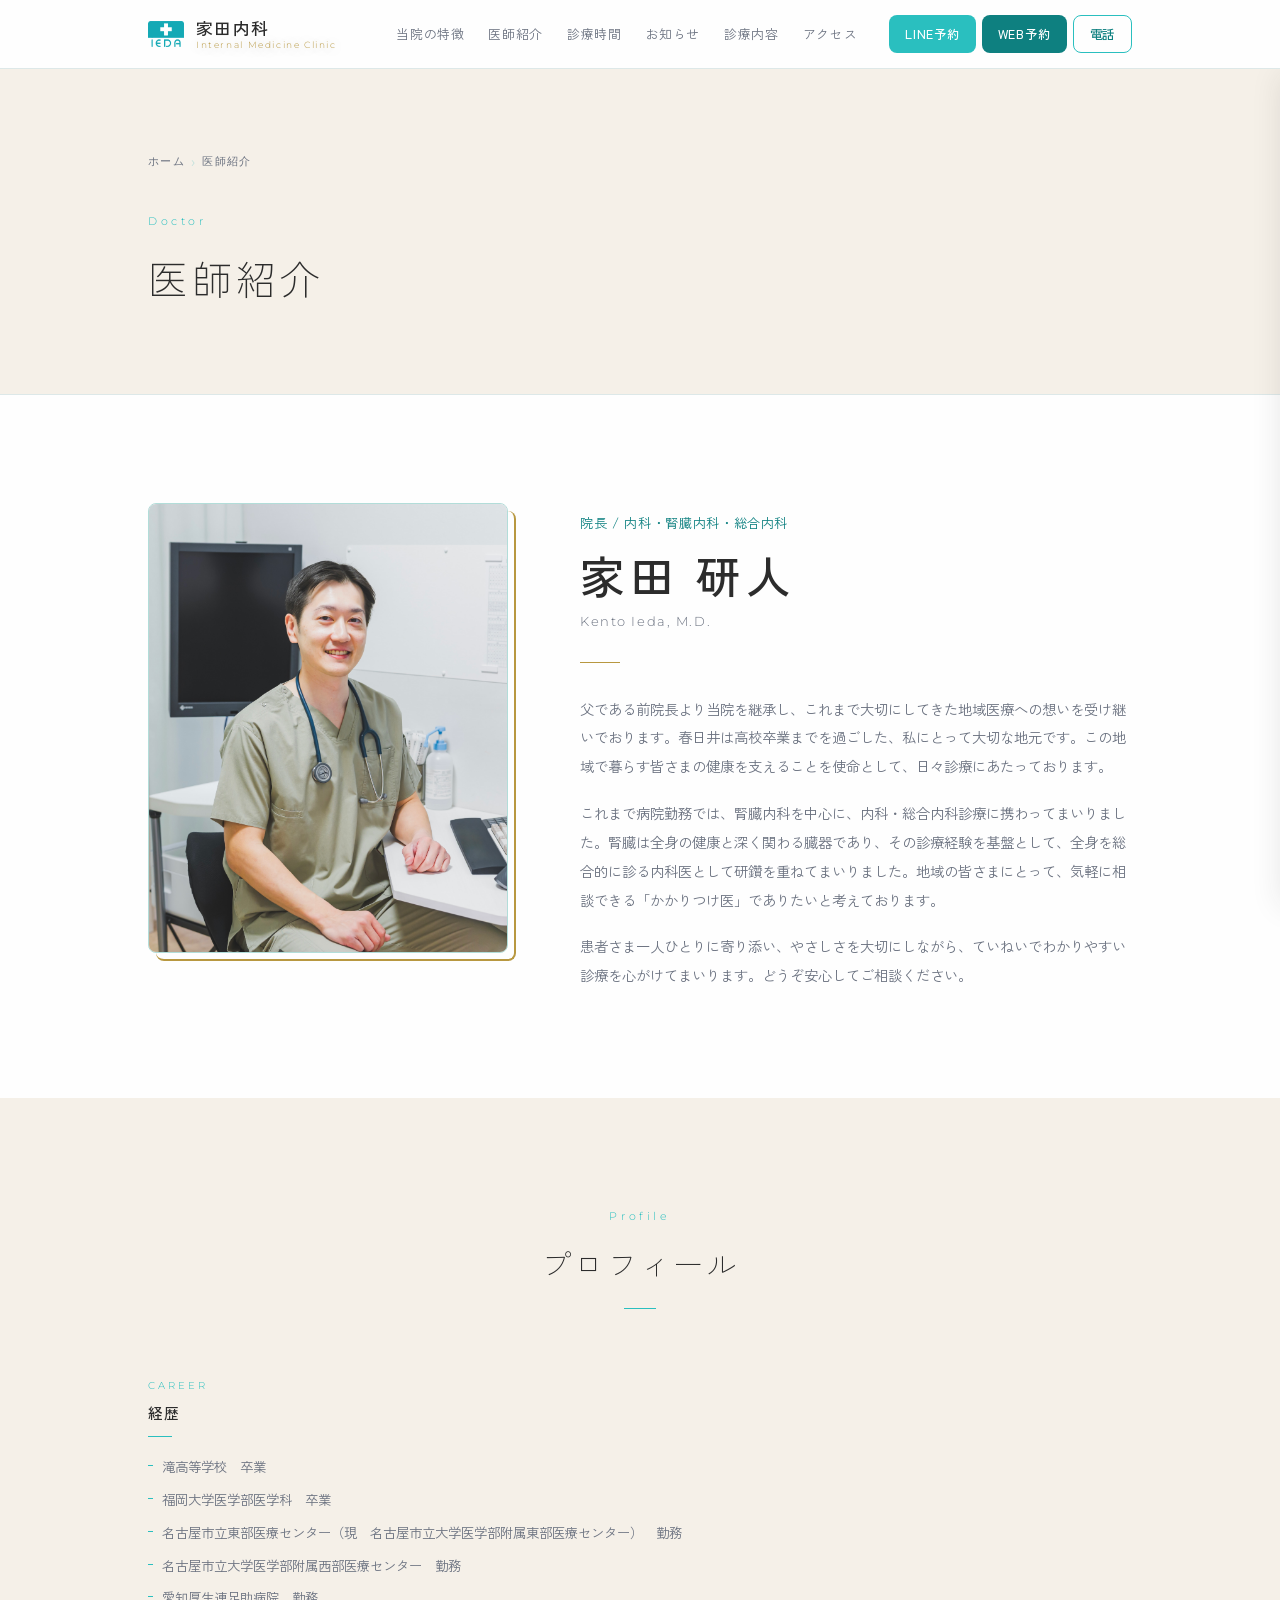
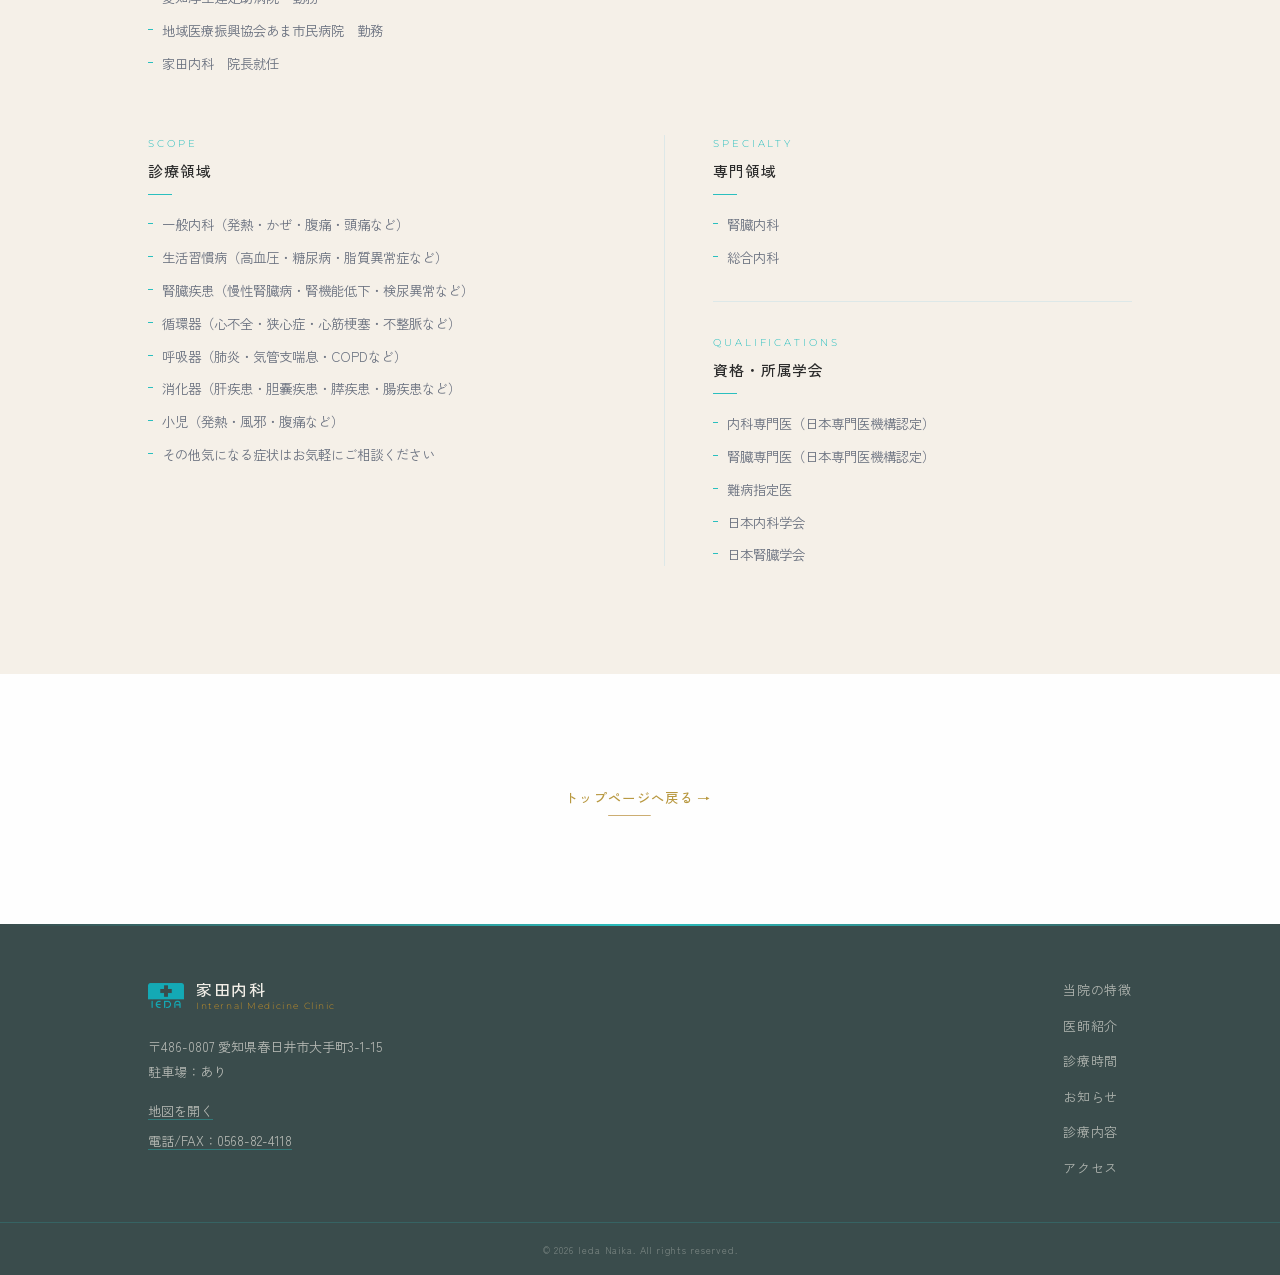
==== commit 1d415771: "医師紹介文章添削" ====
--- a/doctor.html
+++ b/doctor.html
@@ -118,9 +118,9 @@
             <p class="drpage-name-en">Kento Ieda, M.D.</p>
             <div class="drpage-sep" aria-hidden="true"></div>
             <div class="drpage-message">
-              <p>父である前院長より当院を継承し、これまで大切にしてきた地域医療の想いを引き継いでおります。春日井は高校までを過ごした私にとって大切な地元であり、この地域で暮らす皆さまの健康を守ることを使命として、日々診療にあたっています。</p>
-              <p>これまで病院勤務では、腎臓内科および総合内科を専門に診療してまいりました。腎臓は全身の健康と密接に関わる臓器であり、その診療経験を基盤として、全身を総合的に診る内科医として研鑽を重ねてまいりました。</p>
-              <p>患者さま一人ひとりに寄り添い、やさしさを大切にしながら、ていねいでわかりやすい診療を心がけてまいります。どうぞ安心してご相談ください。</p>
+             <p>父である前院長より当院を継承し、これまで大切にしてきた地域医療への想いを受け継いでおります。春日井は高校卒業までを過ごした、私にとって大切な地元です。この地域で暮らす皆さまの健康を支えることを使命として、日々診療にあたっております。</p>
+             <p>これまで病院勤務では、腎臓内科を中心に、内科・総合内科診療に携わってまいりました。腎臓は全身の健康と深く関わる臓器であり、その診療経験を基盤として、全身を総合的に診る内科医として研鑽を重ねてまいりました。地域の皆さまにとって、気軽に相談できる「かかりつけ医」でありたいと考えております。</p> 
+             <p>患者さま一人ひとりに寄り添い、やさしさを大切にしながら、ていねいでわかりやすい診療を心がけてまいります。どうぞ安心してご相談ください。
             </div>
           </div>
 
--- a/css/style.css
+++ b/css/style.css
@@ -881,11 +881,10 @@
 /* テーブルラッパー */
 .hours-table-wrap {
   overflow-x: auto;
-  -webkit-overflow-scrolling: touch;
   border: 1px solid var(--c-border);
   border-radius: var(--r);
   margin-bottom: 20px;
-  overflow: hidden;
+  overflow-y: hidden;
 }
 
 .hours-table {
@@ -1072,8 +1071,6 @@
 }
 
 /* details/summary */
-.news-details { }
-
 .news-summary {
   display: grid;
   grid-template-columns: 92px 78px 1fr auto;
@@ -1154,6 +1151,8 @@
   overflow: hidden;
 }
 
+.service-card[hidden] { display: none; }
+
 .service-card {
   display: flex;
   flex-direction: column;
@@ -1241,19 +1240,20 @@
 
 /* details 開閉 */
 .reserve-details {
-  border: 1px solid var(--c-border-em);
-  border-left: 3px solid var(--c-em);
+  border: 1.5px solid #D4A017;
+  border-left: 4px solid #D4A017;
   border-radius: var(--r);
   margin-bottom: 36px;
-  background: #F4FBFB;
+  background: #FFF8E6;
   overflow: hidden;
 }
 
 .reserve-summary {
   display: flex;
   align-items: center;
+  gap: 10px;
   justify-content: space-between;
-  padding: 16px 20px;
+  padding: 14px 20px;
   cursor: pointer;
   list-style: none;
   transition: background-color var(--ease);
@@ -1261,14 +1261,30 @@
 
 .reserve-summary::-webkit-details-marker { display: none; }
 @media (hover: hover) and (pointer: fine) {
-  .reserve-summary:hover { background-color: #C8ECEC; }
+  .reserve-summary:hover { background-color: #FFF0C0; }
+}
+
+.reserve-summary-icon-alert {
+  display: flex;
+  align-items: center;
+  justify-content: center;
+  width: 22px;
+  height: 22px;
+  flex-shrink: 0;
+  background: #D4A017;
+  color: #fff;
+  font-weight: 700;
+  font-size: 0.8rem;
+  border-radius: 50%;
 }
 
 .reserve-summary-text {
-  font-size: 0.92rem;
+  flex: 1;
+  font-size: 0.9rem;
   font-weight: 600;
-  letter-spacing: 0.06em;
-  color: var(--c-em-dark);
+  letter-spacing: 0.03em;
+  color: #7A5C00;
+  line-height: 1.55;
 }
 
 /* ›丸アイコン（news-expandと統一） */
@@ -1288,86 +1304,22 @@
 
 @media (hover: hover) and (pointer: fine) {
   .reserve-summary:hover .reserve-summary-icon {
-    background-color: var(--c-em);
+    background-color: #D4A017;
     background-image: url("data:image/svg+xml,%3Csvg xmlns='http://www.w3.org/2000/svg' width='8' height='12' viewBox='0 0 8 12'%3E%3Cpath d='M2 1l5 5-5 5' stroke='%23ffffff' stroke-width='1.8' stroke-linecap='round' stroke-linejoin='round' fill='none'/%3E%3C/svg%3E");
   }
 }
 
 .reserve-details[open] .reserve-summary-icon {
   transform: rotate(90deg);
-  background-color: var(--c-em);
+  background-color: #D4A017;
   background-image: url("data:image/svg+xml,%3Csvg xmlns='http://www.w3.org/2000/svg' width='8' height='12' viewBox='0 0 8 12'%3E%3Cpath d='M2 1l5 5-5 5' stroke='%23ffffff' stroke-width='1.8' stroke-linecap='round' stroke-linejoin='round' fill='none'/%3E%3C/svg%3E");
 }
 
 .reserve-details-body {
   padding: 0 20px 20px;
-  border-top: 1px solid var(--c-border);
-}
-
-/* テーブルスクロール */
-.reserve-table-wrap {
-  position: relative;
-  margin-top: 16px;
-}
-
-.reserve-table-wrap::after {
-  content: '';
-  position: absolute;
-  top: 0;
-  right: 0;
-  bottom: 0;
-  width: 48px;
-  background: linear-gradient(to right, transparent, var(--c-white));
-  pointer-events: none;
-  transition: opacity 0.25s ease;
-  border-radius: 0 4px 4px 0;
-}
-
-.reserve-table-wrap.is-scrolled-end::after {
-  opacity: 0;
-}
-
-.reserve-table-scroll {
-  overflow-x: auto;
-  -webkit-overflow-scrolling: touch;
-}
-
-.reserve-table {
-  width: 100%;
-  min-width: 460px;
-  border-collapse: collapse;
-  font-size: 0.84rem;
-}
-
-.reserve-table th,
-.reserve-table td {
-  padding: 10px 14px;
-  border: 1px solid var(--c-border);
-  text-align: center;
-  vertical-align: middle;
-}
-
-.reserve-table thead th {
-  background-color: var(--c-em-light);
-  color: var(--c-text);
-  font-weight: 500;
-  letter-spacing: 0.04em;
-}
-
-.reserve-table tbody th {
-  text-align: left;
-  font-weight: 400;
-  background: #FCFAF6;
-}
-
-
-.th-sub {
-  font-size: 0.72rem;
-  color: var(--c-text-muted);
-  font-weight: 400;
-}
-
-.td-note { /* スマホ時のみ括弧前で改行 */ }
+  border-top: 1px solid #E8C96A;
+  background: #FFFDF5;
+}
 
 .reserve-table-note {
   font-size: 0.78rem;
@@ -1793,8 +1745,6 @@
   }
   .services-grid   { grid-template-columns: repeat(2, 1fr); }
   .reserve-cards   { grid-template-columns: 1fr; }
-  .td-note         { display: block; }
-
   /* スマホ：プロフィールブロックを左揃えのまま中央配置、下部は全幅中央揃え */
   .doctor-card {
     display: flex;
@@ -1870,6 +1820,17 @@
 
 .reserve-card.is-highlight {
   animation: cardGlow 1.3s ease-out 5 forwards;
+}
+
+@keyframes summaryGlow {
+  0%   { background-color: transparent;  box-shadow: inset 0 0 0 0 rgba(212,160,23,0); }
+  30%  { background-color: #FFF0C0;      box-shadow: inset 0 0 0 2px rgba(212,160,23,0.85); }
+  100% { background-color: transparent;  box-shadow: inset 0 0 0 0 rgba(212,160,23,0); }
+}
+
+.reserve-summary.is-highlight {
+  animation: summaryGlow 1.3s ease-out 5 forwards;
+  transition: none;
 }
 
 
@@ -1882,7 +1843,8 @@
     transition-duration: 0.01ms !important;
   }
   .js-fade { opacity:1; transform:none; }
-  .reserve-card.is-highlight { animation: none !important; }
+  .reserve-card.is-highlight    { animation: none !important; }
+  .reserve-summary.is-highlight { animation: none !important; }
 }
 
 /* スクリーンリーダー専用テキスト（視覚的に非表示・SEO用） */
@@ -1897,3 +1859,375 @@
   white-space: nowrap;
   border: 0;
 }
+
+
+/* ============================================================
+   診療別予約方法（Reserve Detail Modal）
+   ============================================================ */
+
+/* --- アコーディオン内リスト --- */
+.rdm-list {
+  padding-top: 12px;
+}
+
+.rdm-row {
+  display: flex;
+  flex-wrap: wrap;
+  align-items: center;
+  gap: 6px 10px;
+  padding: 11px 0;
+  border-bottom: 1px solid var(--c-border);
+}
+.rdm-row:last-child { border-bottom: none; }
+
+.rdm-dot {
+  width: 10px;
+  height: 10px;
+  border-radius: 50%;
+  flex-shrink: 0;
+  order: 1;
+}
+
+.rdm-name {
+  flex: 1;
+  min-width: 0;
+  font-size: 0.88rem;
+  font-weight: 500;
+  order: 2;
+}
+
+.rdm-badges {
+  display: flex;
+  flex-wrap: wrap;
+  gap: 4px;
+  order: 4;
+  flex-basis: 100%;
+  padding-left: 20px;
+}
+
+.rdm-detail-btn {
+  order: 3;
+  flex-shrink: 0;
+  padding: 4px 11px;
+  font-size: 0.73rem;
+  font-weight: 500;
+  font-family: var(--font-ja);
+  background: var(--c-white);
+  color: var(--c-em-dark);
+  border: 1px solid var(--c-em-dark);
+  border-radius: 4px;
+  cursor: pointer;
+  transition: background-color var(--ease), color var(--ease);
+  line-height: 1.6;
+}
+@media (hover: hover) and (pointer: fine) {
+  .rdm-detail-btn:hover {
+    background: var(--c-em-dark);
+    color: #fff;
+  }
+}
+
+.rdm-badge {
+  display: inline-flex;
+  align-items: center;
+  justify-content: center;
+  gap: 2px;
+  padding: 0 4px;
+  min-width: 62px;
+  height: 22px;
+  border-radius: 4px;
+  font-size: 0.67rem;
+  font-weight: 500;
+  white-space: nowrap;
+  color: #fff;
+  line-height: 1;
+  box-sizing: border-box;
+}
+
+.rdm-badge--ng {
+  background: #e5e7eb;
+  color: #9ca3af;
+  opacity: 0.75;
+}
+
+/* デスクトップ：バッジを詳細ボタンの左に並べる */
+@media (min-width: 560px) {
+  .rdm-badges {
+    flex-basis: auto;
+    order: 3;
+    padding-left: 0;
+  }
+  .rdm-detail-btn { order: 4; }
+}
+
+
+/* --- オーバーレイ --- */
+.rdm-overlay {
+  position: fixed;
+  inset: 0;
+  background: rgba(0, 0, 0, 0.48);
+  z-index: 300;
+  display: flex;
+  align-items: center;
+  justify-content: center;
+  padding: 16px;
+  opacity: 0;
+  pointer-events: none;
+  transition: opacity 0.24s ease;
+}
+.rdm-overlay[aria-hidden="false"] {
+  opacity: 1;
+  pointer-events: auto;
+}
+.rdm-overlay[aria-hidden="false"] .rdm-modal {
+  transform: translateY(0);
+}
+
+
+/* --- モーダル本体 --- */
+.rdm-modal {
+  background: var(--c-white);
+  border-radius: 12px;
+  max-width: 520px;
+  width: 100%;
+  max-height: 90dvh;
+  overflow-y: auto;
+  box-shadow: var(--shadow-md);
+  transform: translateY(14px);
+  transition: transform 0.24s ease;
+}
+
+.rdm-modal-hd {
+  display: flex;
+  align-items: center;
+  gap: 10px;
+  padding: 16px 18px 14px;
+  border-bottom: 1px solid var(--c-border);
+  position: sticky;
+  top: 0;
+  background: var(--c-white);
+  z-index: 1;
+}
+
+.rdm-modal-dot {
+  width: 12px;
+  height: 12px;
+  border-radius: 50%;
+  flex-shrink: 0;
+}
+
+.rdm-modal-title {
+  flex: 1;
+  font-size: 0.98rem;
+  font-weight: 600;
+  letter-spacing: 0.04em;
+  color: var(--c-text);
+}
+
+.rdm-modal-close {
+  flex-shrink: 0;
+  width: 28px;
+  height: 28px;
+  border-radius: 50%;
+  border: none;
+  background: #efefef;
+  color: var(--c-text-muted);
+  cursor: pointer;
+  display: flex;
+  align-items: center;
+  justify-content: center;
+  transition: background-color var(--ease);
+}
+@media (hover: hover) and (pointer: fine) {
+  .rdm-modal-close:hover { background: var(--c-border-em); }
+}
+
+.rdm-modal-bd {
+  padding: 16px 18px 20px;
+}
+
+
+/* --- 予約方法カード --- */
+.rdm-mcards {
+  display: flex;
+  flex-direction: column;
+  gap: 7px;
+  margin-bottom: 14px;
+}
+
+.rdm-mcard {
+  display: flex;
+  align-items: center;
+  gap: 12px;
+  padding: 11px 13px;
+  background: var(--c-ivory);
+  border: 1px solid var(--c-border);
+  border-radius: var(--r);
+}
+
+.rdm-mcard--ng {
+  opacity: 0.45;
+}
+
+.rdm-mcard-left {
+  flex: 1;
+  min-width: 0;
+}
+
+.rdm-mcard-name {
+  display: block;
+  font-size: 0.88rem;
+  font-weight: 600;
+  margin-bottom: 4px;
+}
+
+.rdm-mcard-meta {
+  display: flex;
+  flex-wrap: wrap;
+  gap: 5px 8px;
+  margin-top: 5px;
+}
+
+.rdm-mcard-meta-item {
+  display: flex;
+  align-items: center;
+  gap: 5px;
+  font-size: 0.78rem;
+  color: var(--c-text);
+  line-height: 1.4;
+}
+
+.rdm-mcard-meta-label {
+  font-size: 0.68rem;
+  font-weight: 700;
+  color: #fff;
+  background: var(--c-text-muted);
+  padding: 1px 6px;
+  border-radius: 3px;
+  white-space: nowrap;
+  letter-spacing: 0.04em;
+}
+
+.rdm-mcard-status {
+  flex-shrink: 0;
+  font-size: 0.75rem;
+  font-weight: 600;
+  padding: 3px 8px;
+  border-radius: 4px;
+  white-space: nowrap;
+}
+.rdm-mcard-status--ok {
+  color: var(--c-em-dark);
+  background: var(--c-em-light);
+}
+.rdm-mcard-status--cond {
+  color: #fff;
+  background: #D97706;
+}
+.rdm-mcard-status--ng {
+  color: var(--c-text-muted);
+  background: #f3f4f6;
+}
+
+
+/* --- 注意書き --- */
+.rdm-notices {
+  padding: 11px 13px;
+  background: #F4FBFB;
+  border-left: 3px solid var(--c-border-em);
+  border-radius: 0 var(--r) var(--r) 0;
+  margin-bottom: 14px;
+}
+
+.rdm-notice {
+  font-size: 0.80rem;
+  color: var(--c-text-muted);
+  line-height: 1.75;
+}
+
+.rdm-cond-notice {
+  margin-top: 10px;
+  padding: 9px 11px;
+  background: #FFF7ED;
+  border: 1px solid #FED7AA;
+  border-radius: var(--r);
+}
+
+.rdm-cond-badge {
+  display: inline-block;
+  font-size: 0.70rem;
+  font-weight: 700;
+  color: #D97706;
+  background: #FEF3C7;
+  border-radius: 4px;
+  padding: 1px 6px;
+  margin-bottom: 5px;
+}
+
+.rdm-cond-notice p {
+  font-size: 0.80rem;
+  color: #92400E;
+  line-height: 1.7;
+}
+
+
+/* --- CTA --- */
+.rdm-cta {
+  padding-top: 14px;
+  border-top: 1px solid var(--c-border);
+}
+
+.rdm-cta-lead {
+  font-size: 0.84rem;
+  font-weight: 500;
+  color: var(--c-text);
+  margin-bottom: 10px;
+}
+
+.rdm-cta-btns {
+  display: flex;
+  flex-wrap: wrap;
+  gap: 8px;
+  margin-bottom: 8px;
+}
+
+.rdm-cta-a {
+  display: inline-flex;
+  align-items: center;
+  justify-content: center;
+  padding: 10px 20px;
+  border-radius: var(--r);
+  font-size: 0.84rem;
+  font-weight: 500;
+  font-family: var(--font-ja);
+  text-decoration: none;
+  transition: background-color var(--ease), color var(--ease);
+}
+.rdm-cta-a--web {
+  background: var(--c-em-dark);
+  color: #fff;
+}
+@media (hover: hover) and (pointer: fine) {
+  .rdm-cta-a--web:hover { background: #067070; }
+}
+.rdm-cta-a--line {
+  background: var(--c-em);
+  color: #fff;
+}
+@media (hover: hover) and (pointer: fine) {
+  .rdm-cta-a--line:hover { background: var(--c-em-dark); }
+}
+.rdm-cta-a--tel {
+  background: var(--c-white);
+  color: var(--c-em-dark);
+  border: 1.5px solid var(--c-em);
+}
+@media (hover: hover) and (pointer: fine) {
+  .rdm-cta-a--tel:hover { background: var(--c-em-light); }
+}
+
+.rdm-tel-note {
+  font-size: 0.75rem;
+  color: var(--c-text-muted);
+  line-height: 1.65;
+}
--- a/css/services-common.css
+++ b/css/services-common.css
@@ -316,6 +316,32 @@
 
 .svcpage-note p + p {
   margin-top: 8px;
+}
+
+/* ワクチン一覧（羅列スタイル） */
+.svcpage-vaccine-list {
+  display: block;
+  margin-top: 0;
+  column-count: 2;
+  column-gap: 48px;
+}
+
+.svcpage-vaccine-list li {
+  font-size: 0.95rem;
+  color: var(--c-text);
+  break-inside: avoid;
+}
+
+.svcpage-vaccine-inquiry {
+  margin-top: 28px;
+  font-size: 0.88rem;
+  color: var(--c-text-muted);
+}
+
+@media (max-width: 600px) {
+  .svcpage-vaccine-list {
+    column-count: 1;
+  }
 }
 
 
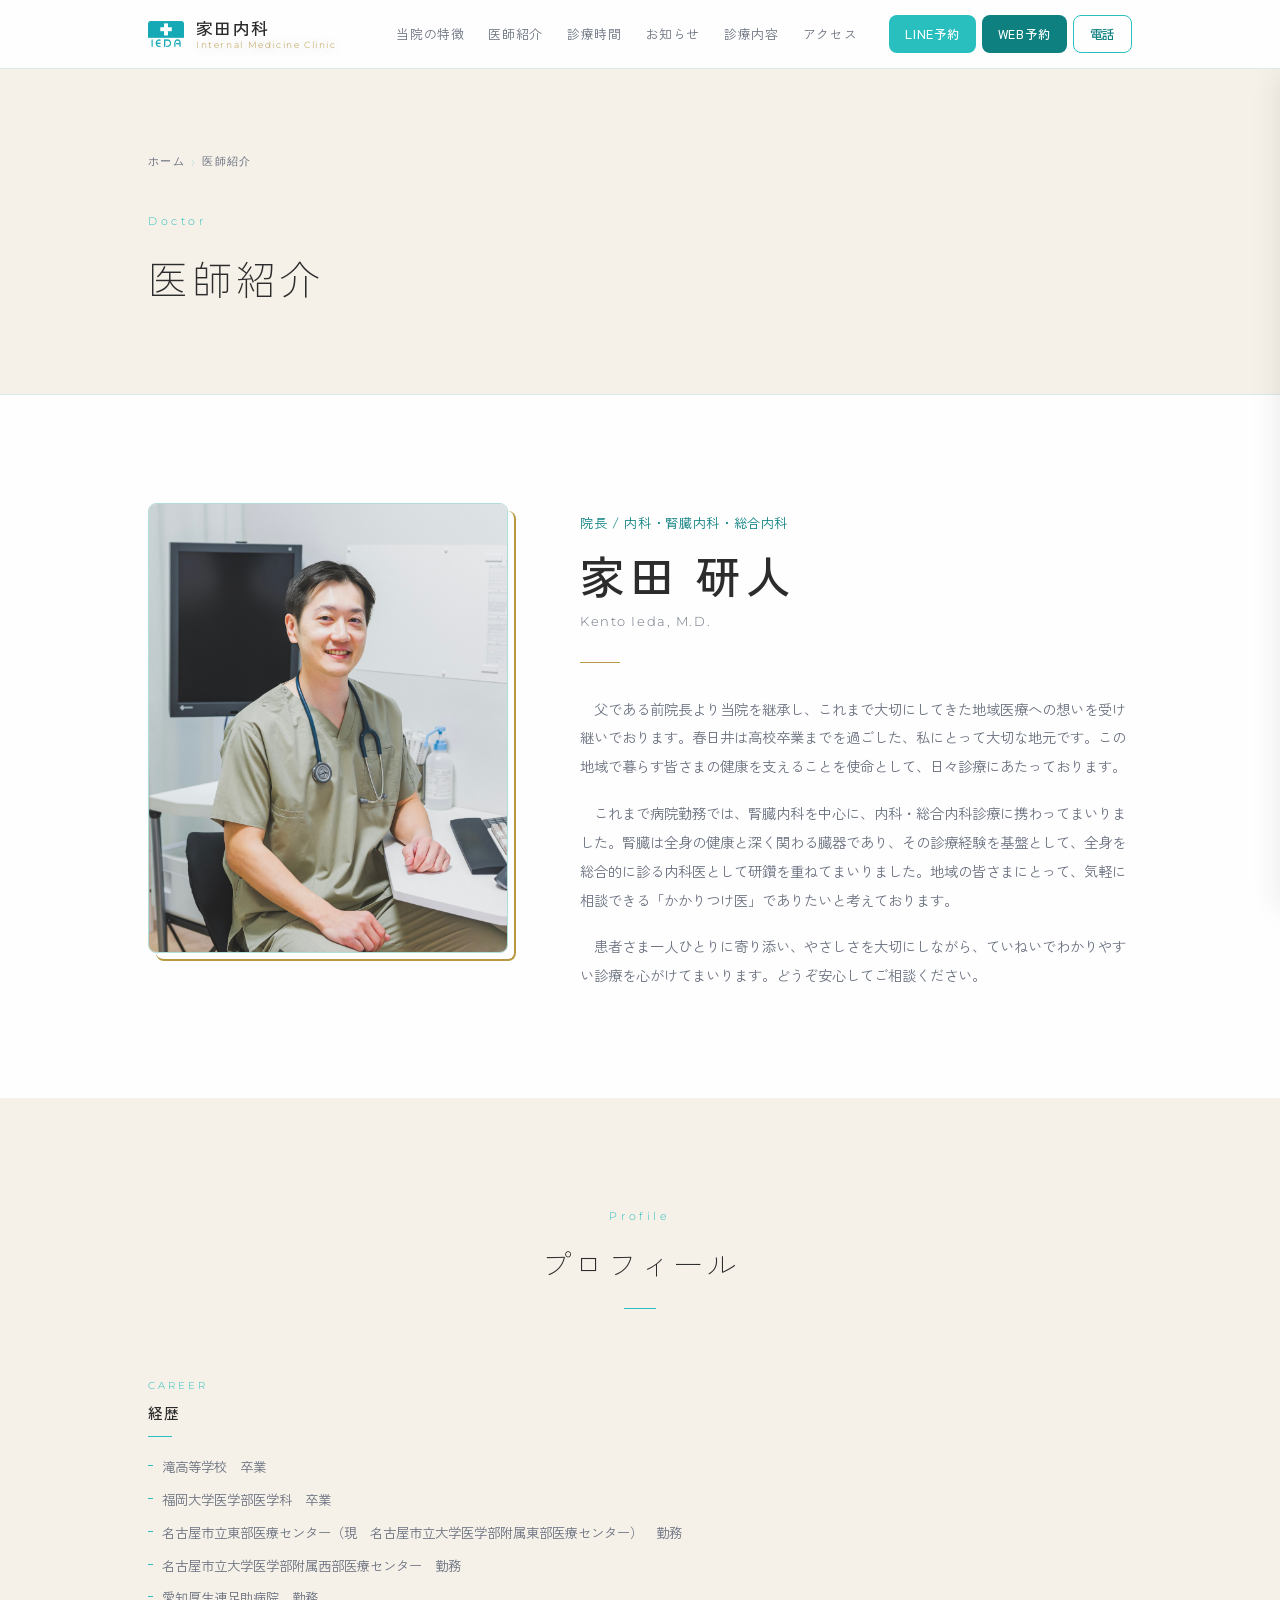
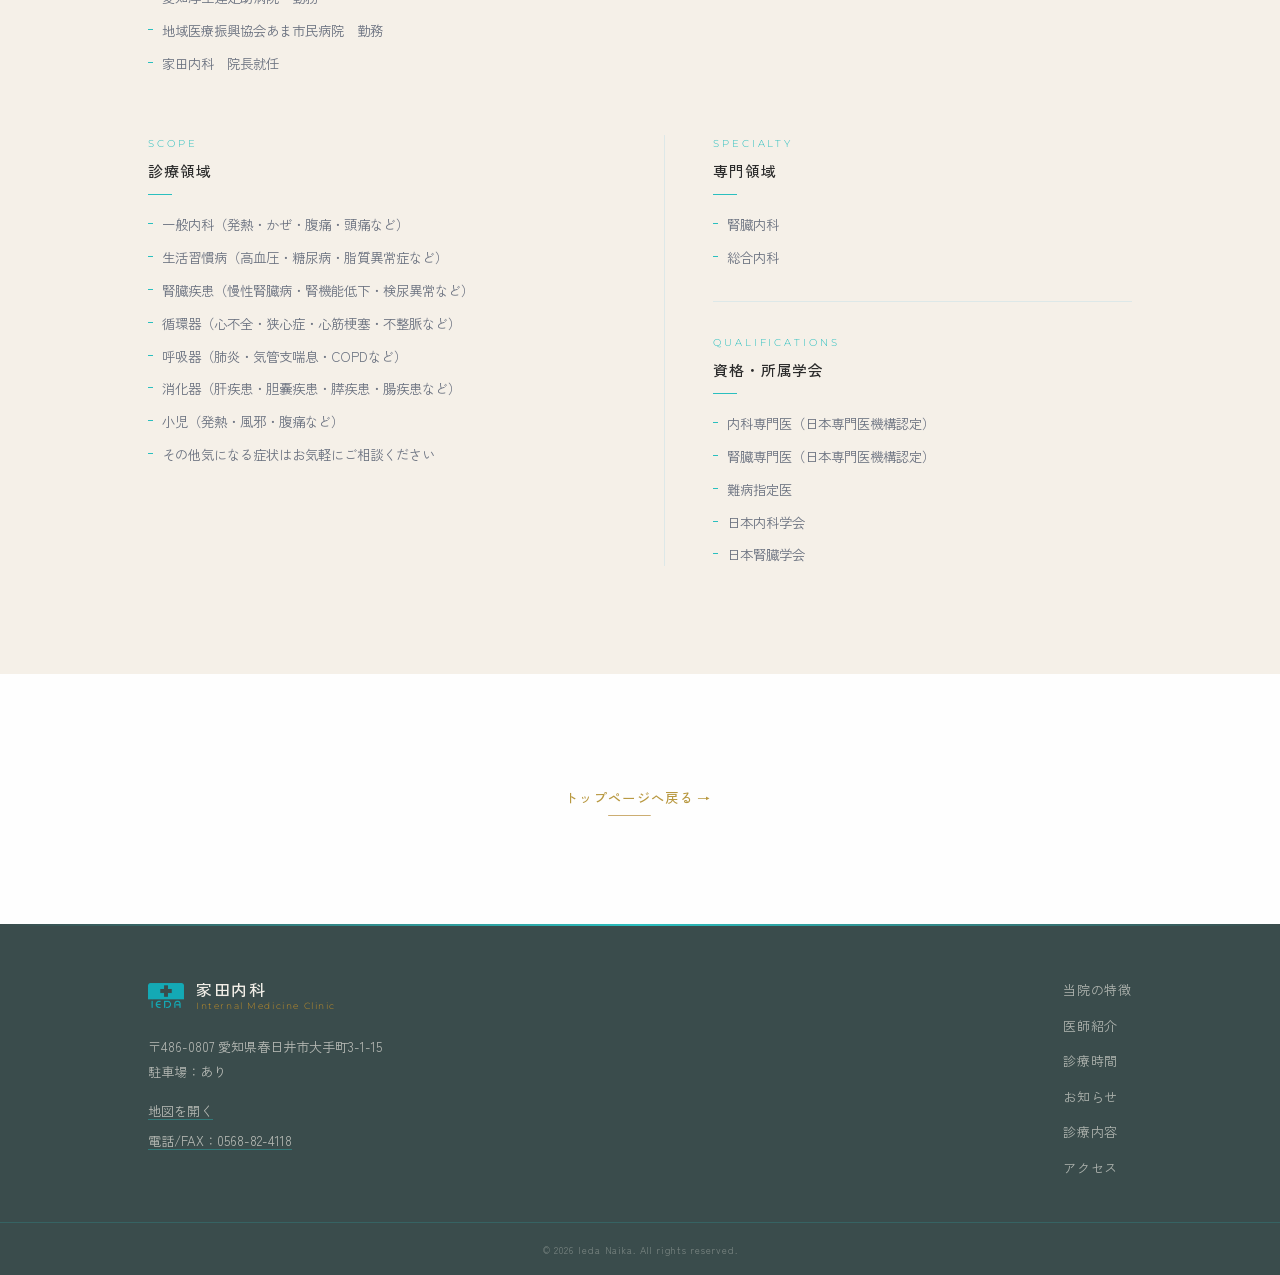
==== commit ab6e7658: "医師紹介文章コミットのみ" ====
--- a/doctor.html
+++ b/doctor.html
@@ -118,9 +118,9 @@
             <p class="drpage-name-en">Kento Ieda, M.D.</p>
             <div class="drpage-sep" aria-hidden="true"></div>
             <div class="drpage-message">
-             <p>父である前院長より当院を継承し、これまで大切にしてきた地域医療への想いを受け継いでおります。春日井は高校卒業までを過ごした、私にとって大切な地元です。この地域で暮らす皆さまの健康を支えることを使命として、日々診療にあたっております。</p>
-             <p>これまで病院勤務では、腎臓内科を中心に、内科・総合内科診療に携わってまいりました。腎臓は全身の健康と深く関わる臓器であり、その診療経験を基盤として、全身を総合的に診る内科医として研鑽を重ねてまいりました。地域の皆さまにとって、気軽に相談できる「かかりつけ医」でありたいと考えております。</p> 
-             <p>患者さま一人ひとりに寄り添い、やさしさを大切にしながら、ていねいでわかりやすい診療を心がけてまいります。どうぞ安心してご相談ください。
+             <p>　父である前院長より当院を継承し、これまで大切にしてきた地域医療への想いを受け継いでおります。春日井は高校卒業までを過ごした、私にとって大切な地元です。この地域で暮らす皆さまの健康を支えることを使命として、日々診療にあたっております。</p>
+             <p>　これまで病院勤務では、腎臓内科を中心に、内科・総合内科診療に携わってまいりました。腎臓は全身の健康と深く関わる臓器であり、その診療経験を基盤として、全身を総合的に診る内科医として研鑽を重ねてまいりました。地域の皆さまにとって、気軽に相談できる「かかりつけ医」でありたいと考えております。</p> 
+             <p>　患者さま一人ひとりに寄り添い、やさしさを大切にしながら、ていねいでわかりやすい診療を心がけてまいります。どうぞ安心してご相談ください。
             </div>
           </div>
 
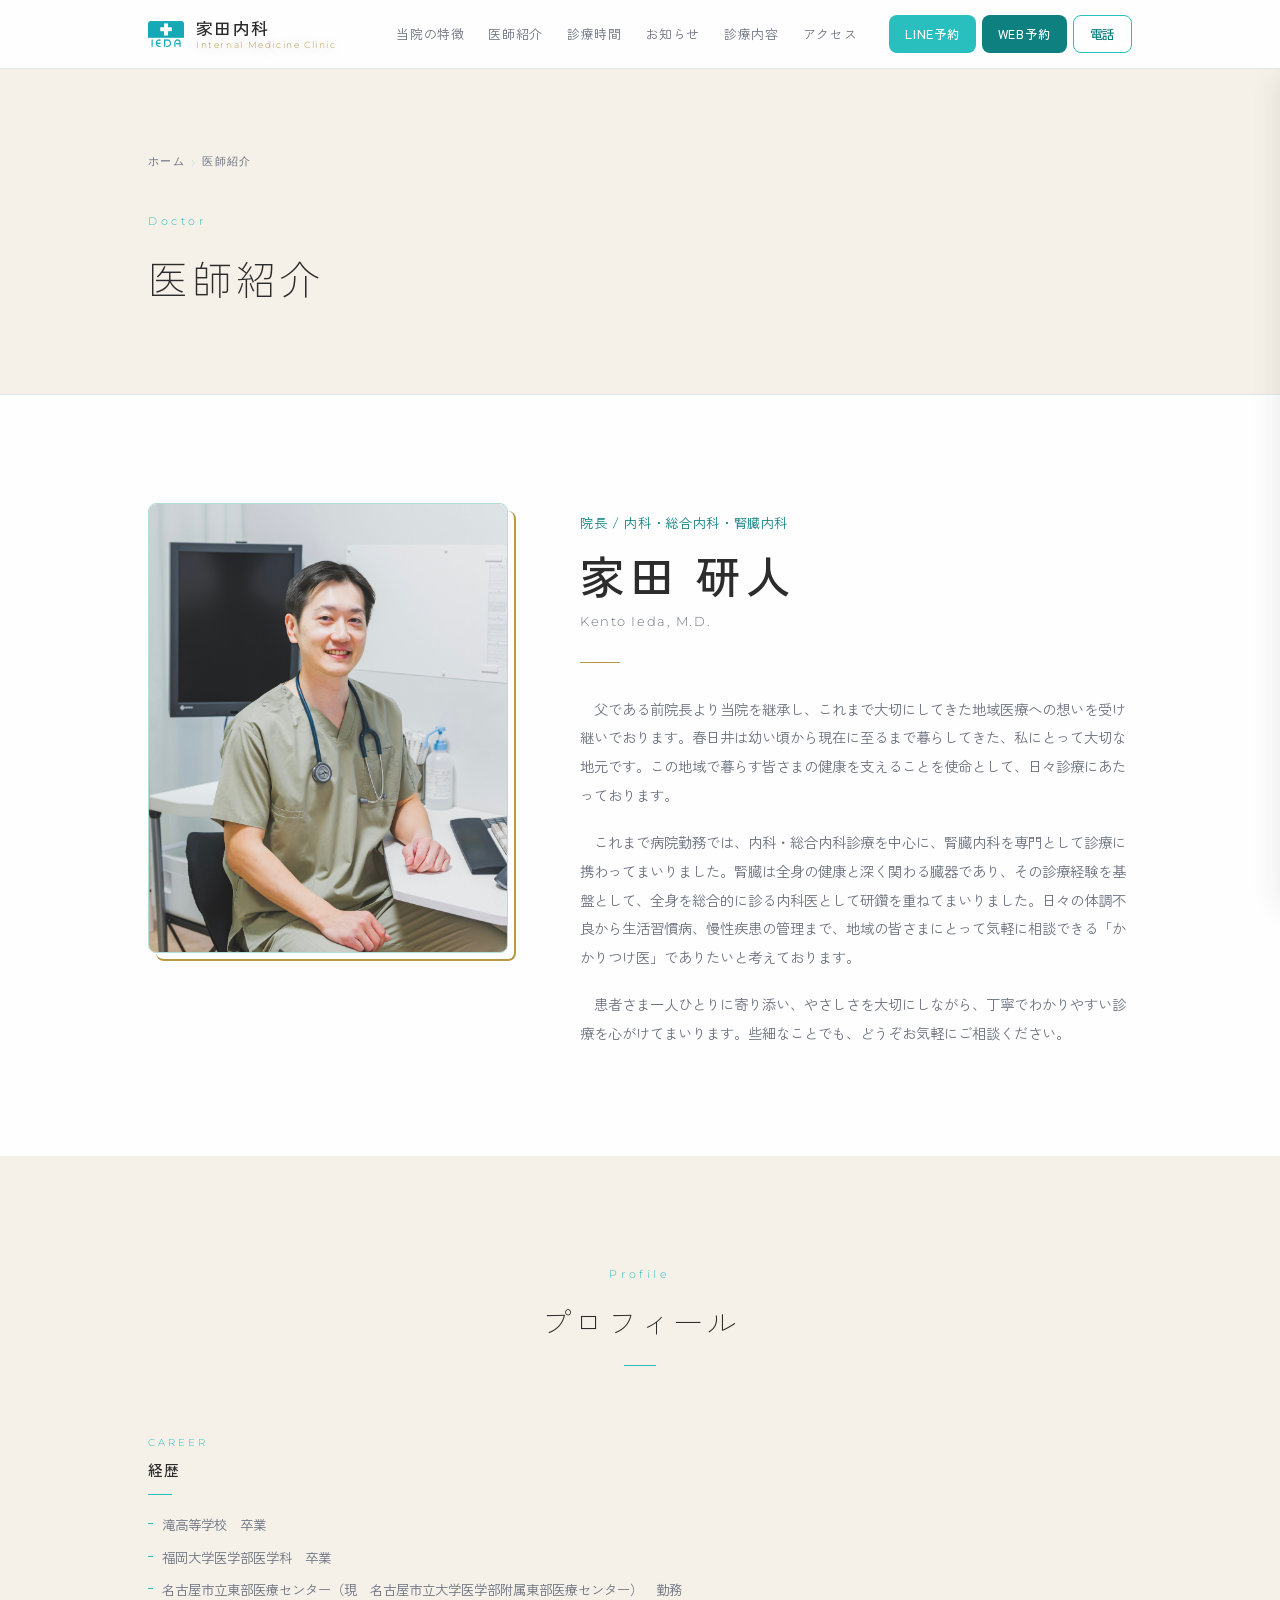
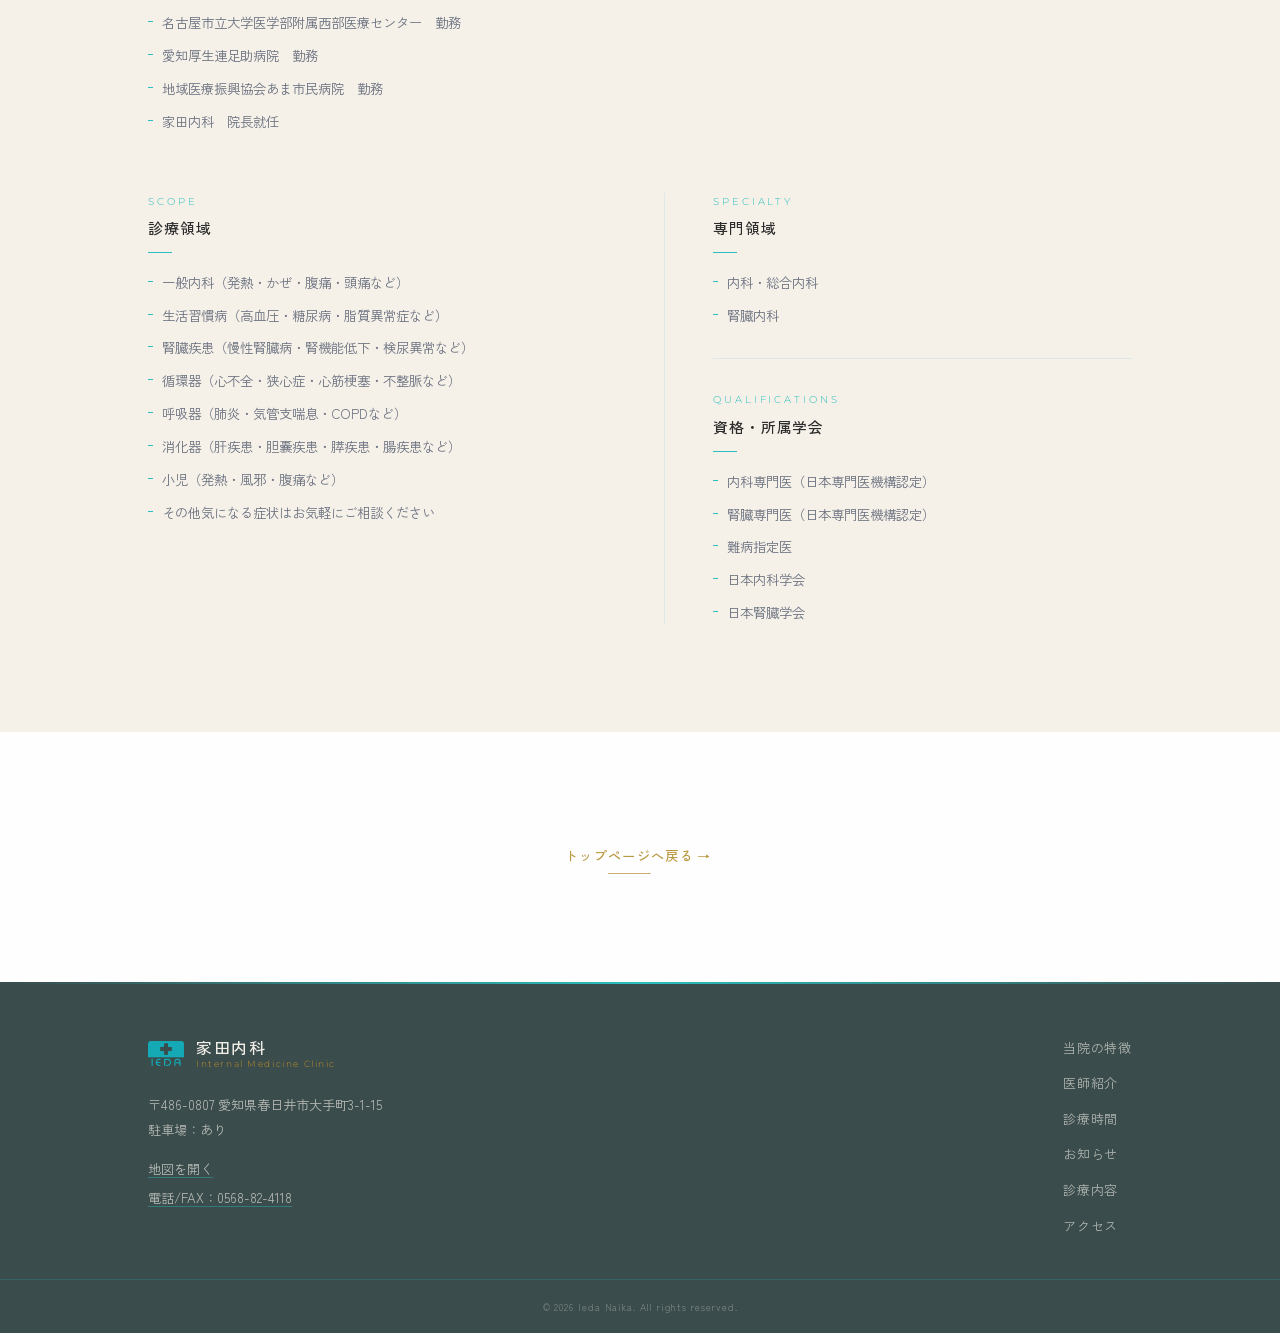
==== commit 5fd8c626: "医師紹介文章編集などこまごま" ====
--- a/doctor.html
+++ b/doctor.html
@@ -113,14 +113,14 @@
           </div>
 
           <div class="drpage-intro-profile">
-            <p class="drpage-role">院長 / 内科・腎臓内科・総合内科</p>
+            <p class="drpage-role">院長 / 内科・総合内科・腎臓内科</p>
             <h2 class="drpage-name">家田 研人</h2>
             <p class="drpage-name-en">Kento Ieda, M.D.</p>
             <div class="drpage-sep" aria-hidden="true"></div>
             <div class="drpage-message">
-             <p>　父である前院長より当院を継承し、これまで大切にしてきた地域医療への想いを受け継いでおります。春日井は高校卒業までを過ごした、私にとって大切な地元です。この地域で暮らす皆さまの健康を支えることを使命として、日々診療にあたっております。</p>
-             <p>　これまで病院勤務では、腎臓内科を中心に、内科・総合内科診療に携わってまいりました。腎臓は全身の健康と深く関わる臓器であり、その診療経験を基盤として、全身を総合的に診る内科医として研鑽を重ねてまいりました。地域の皆さまにとって、気軽に相談できる「かかりつけ医」でありたいと考えております。</p> 
-             <p>　患者さま一人ひとりに寄り添い、やさしさを大切にしながら、ていねいでわかりやすい診療を心がけてまいります。どうぞ安心してご相談ください。
+             <p>　父である前院長より当院を継承し、これまで大切にしてきた地域医療への想いを受け継いでおります。春日井は幼い頃から現在に至るまで暮らしてきた、私にとって大切な地元です。この地域で暮らす皆さまの健康を支えることを使命として、日々診療にあたっております。</p>
+             <p>　これまで病院勤務では、内科・総合内科診療を中心に、腎臓内科を専門として診療に携わってまいりました。腎臓は全身の健康と深く関わる臓器であり、その診療経験を基盤として、全身を総合的に診る内科医として研鑽を重ねてまいりました。日々の体調不良から生活習慣病、慢性疾患の管理まで、地域の皆さまにとって気軽に相談できる「かかりつけ医」でありたいと考えております。</p> 
+             <p>　患者さま一人ひとりに寄り添い、やさしさを大切にしながら、丁寧でわかりやすい診療を心がけてまいります。些細なことでも、どうぞお気軽にご相談ください。</p>
             </div>
           </div>
 
@@ -178,8 +178,8 @@
             <h3 class="drpage-col-title">専門領域</h3>
             <div class="drpage-col-rule" aria-hidden="true"></div>
             <ul class="drpage-plain-list">
+              <li>内科・総合内科</li>
               <li>腎臓内科</li>
-              <li>総合内科</li>
             </ul>
 
             <div class="drpage-inner-rule" aria-hidden="true"></div>
--- a/css/style.css
+++ b/css/style.css
@@ -813,6 +813,16 @@
   grid-row: 2;
   display: flex;
   flex-direction: column;
+  align-items: center;
+}
+
+.doctor-body .doctor-message {
+  width: 100%;
+}
+
+.doctor-body .lux-link {
+  align-self: center;
+  margin-right: 0;
 }
 
 .doctor-role {
@@ -1772,7 +1782,7 @@
     text-align: center;
   }
 
-  .doctor-body .lux-link { justify-content: center; margin-right: 3.5rem; }
+  .doctor-body .lux-link { justify-content: center; margin-right: 1.6em; }
 
   .access-btns { flex-direction: column; }
   .access-btns .btn { width: 100%; }
@@ -2201,30 +2211,27 @@
   font-weight: 500;
   font-family: var(--font-ja);
   text-decoration: none;
-  transition: background-color var(--ease), color var(--ease);
+  transition: transform var(--ease), box-shadow var(--ease);
+}
+@media (hover: hover) and (pointer: fine) {
+  .rdm-cta-a:hover {
+    transform: translateY(-2px);
+    box-shadow: 0 4px 12px rgba(44,44,44,0.18);
+  }
 }
 .rdm-cta-a--web {
   background: var(--c-em-dark);
   color: #fff;
 }
-@media (hover: hover) and (pointer: fine) {
-  .rdm-cta-a--web:hover { background: #067070; }
-}
 .rdm-cta-a--line {
   background: var(--c-em);
   color: #fff;
-}
-@media (hover: hover) and (pointer: fine) {
-  .rdm-cta-a--line:hover { background: var(--c-em-dark); }
 }
 .rdm-cta-a--tel {
   background: var(--c-white);
   color: var(--c-em-dark);
   border: 1.5px solid var(--c-em);
 }
-@media (hover: hover) and (pointer: fine) {
-  .rdm-cta-a--tel:hover { background: var(--c-em-light); }
-}
 
 .rdm-tel-note {
   font-size: 0.75rem;
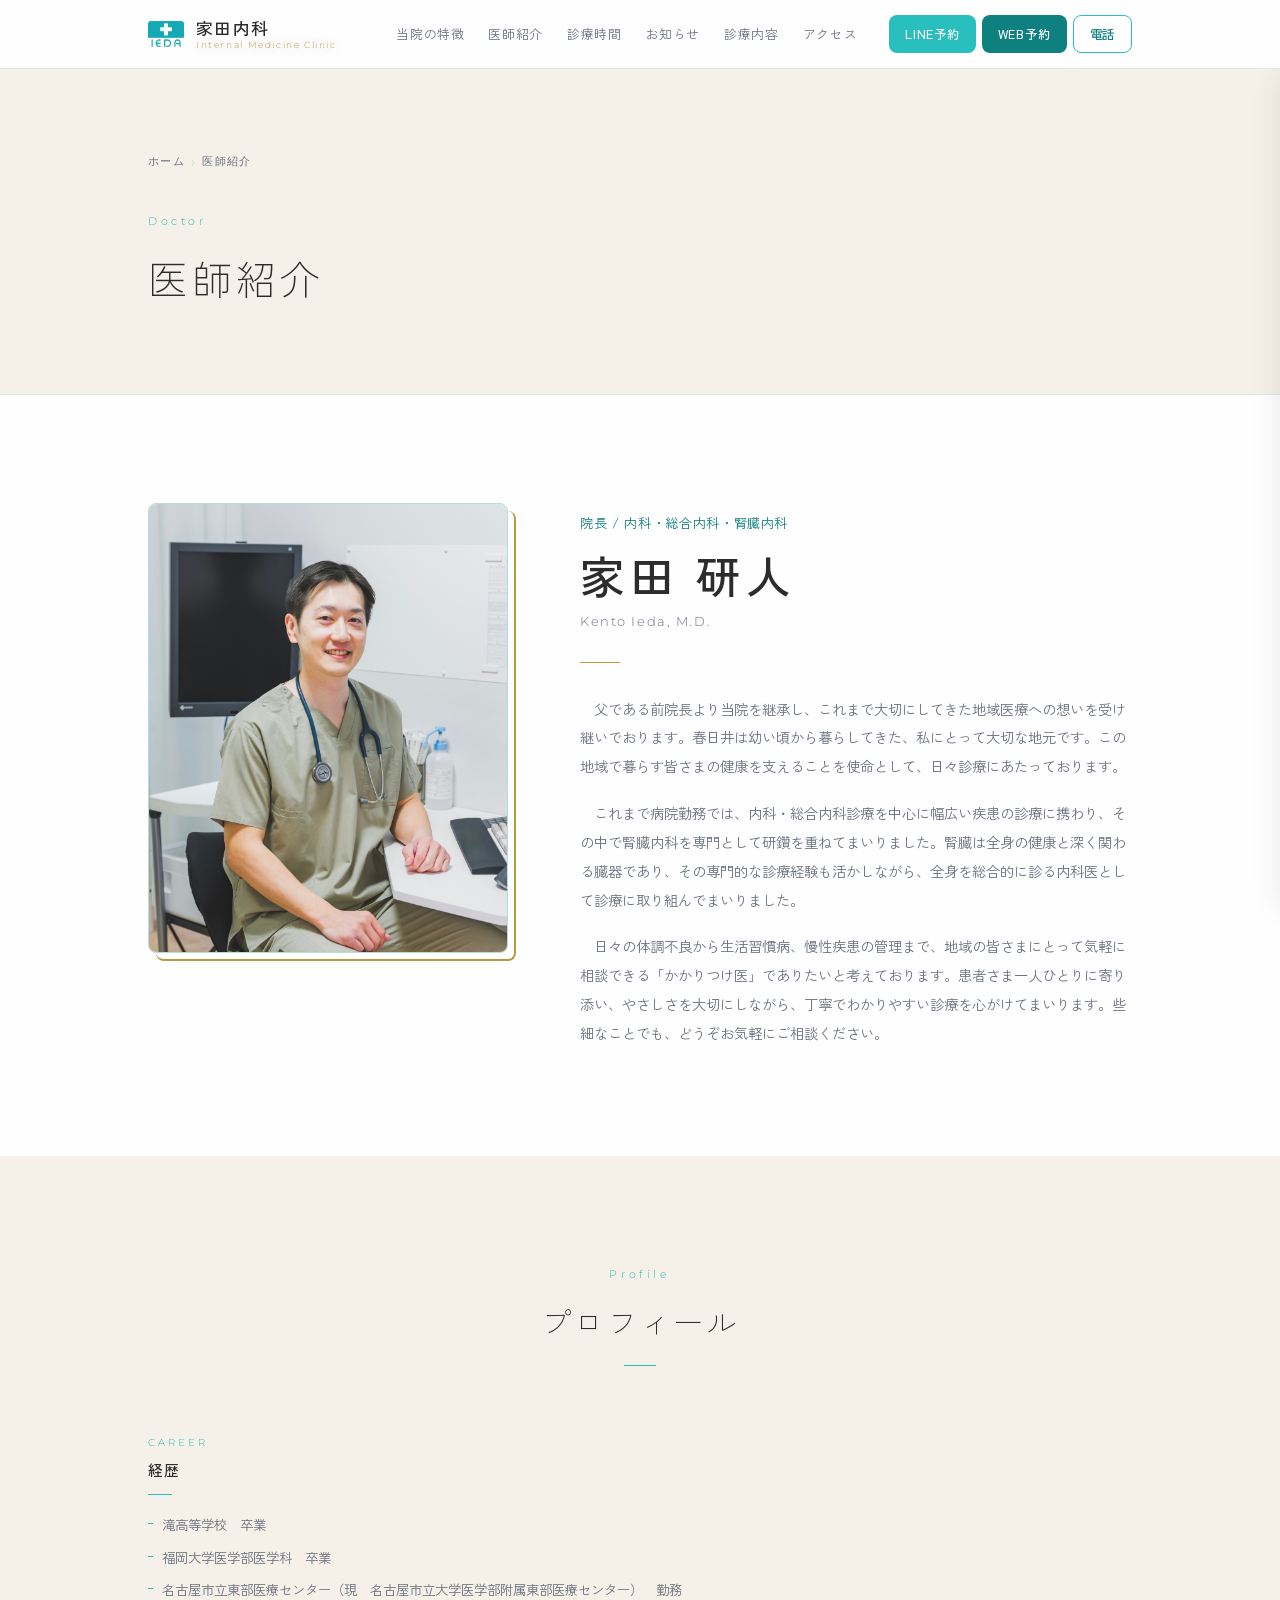
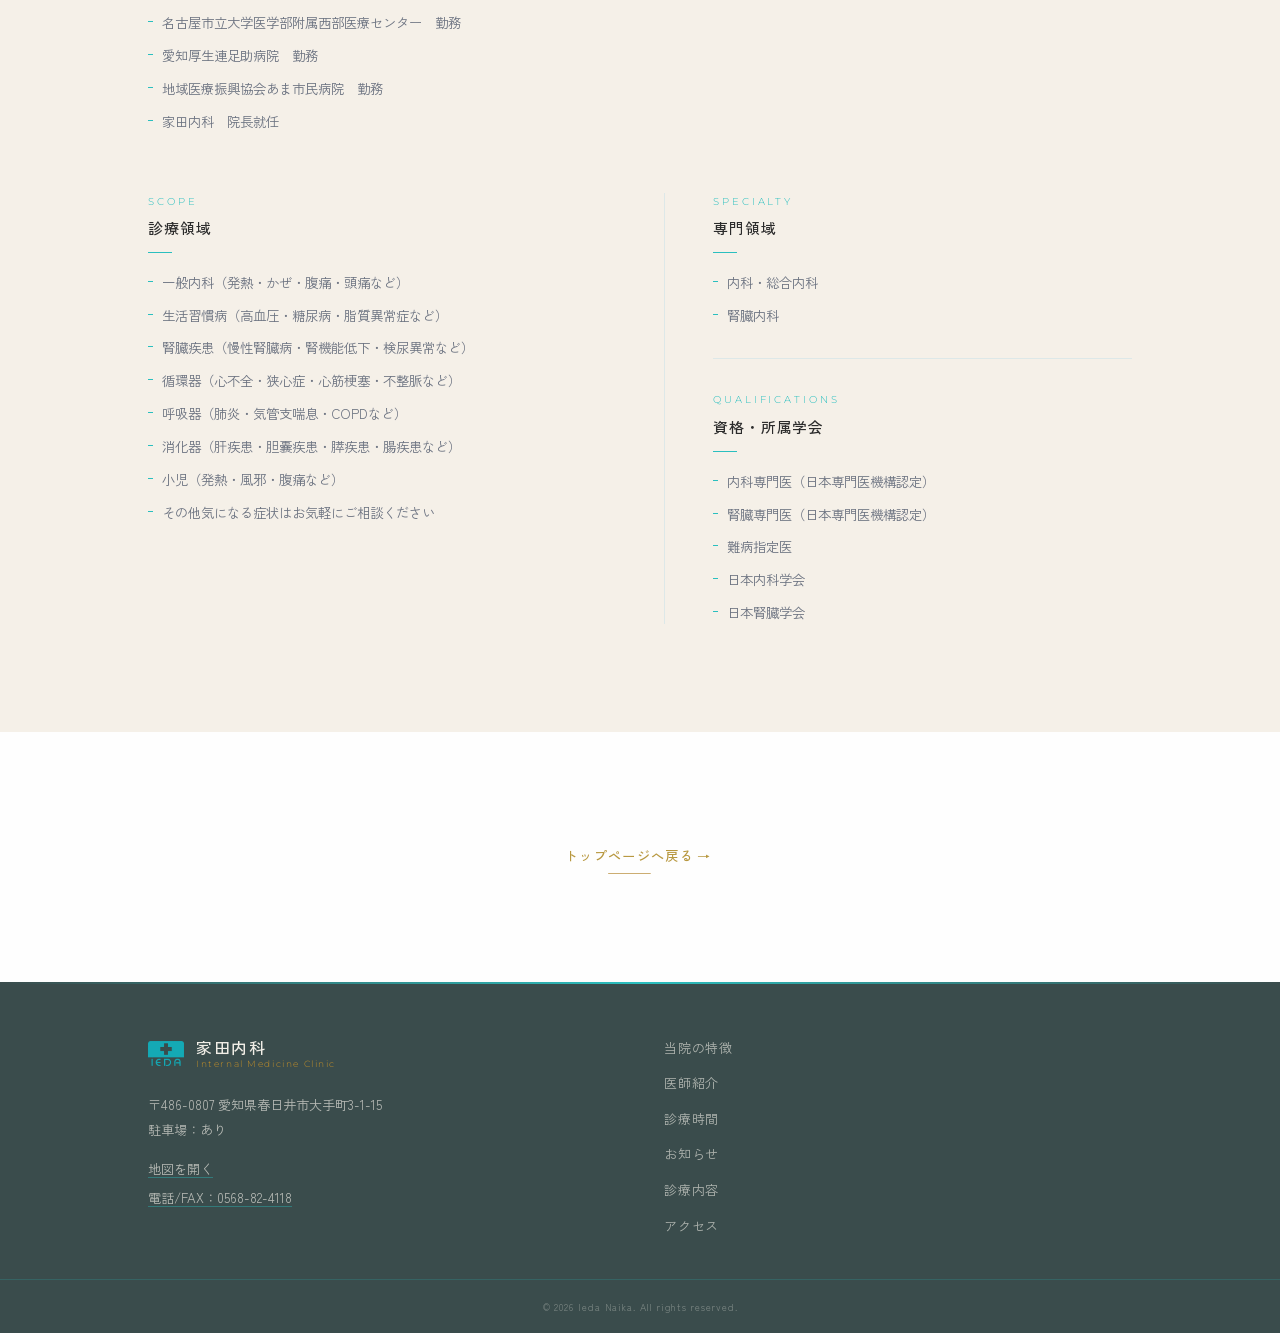
==== commit aa403b72: "ごあいさつ変更" ====
--- a/doctor.html
+++ b/doctor.html
@@ -118,9 +118,9 @@
             <p class="drpage-name-en">Kento Ieda, M.D.</p>
             <div class="drpage-sep" aria-hidden="true"></div>
             <div class="drpage-message">
-             <p>　父である前院長より当院を継承し、これまで大切にしてきた地域医療への想いを受け継いでおります。春日井は幼い頃から現在に至るまで暮らしてきた、私にとって大切な地元です。この地域で暮らす皆さまの健康を支えることを使命として、日々診療にあたっております。</p>
-             <p>　これまで病院勤務では、内科・総合内科診療を中心に、腎臓内科を専門として診療に携わってまいりました。腎臓は全身の健康と深く関わる臓器であり、その診療経験を基盤として、全身を総合的に診る内科医として研鑽を重ねてまいりました。日々の体調不良から生活習慣病、慢性疾患の管理まで、地域の皆さまにとって気軽に相談できる「かかりつけ医」でありたいと考えております。</p> 
-             <p>　患者さま一人ひとりに寄り添い、やさしさを大切にしながら、丁寧でわかりやすい診療を心がけてまいります。些細なことでも、どうぞお気軽にご相談ください。</p>
+             <p>　父である前院長より当院を継承し、これまで大切にしてきた地域医療への想いを受け継いでおります。春日井は幼い頃から暮らしてきた、私にとって大切な地元です。この地域で暮らす皆さまの健康を支えることを使命として、日々診療にあたっております。</p>
+             <p>　これまで病院勤務では、内科・総合内科診療を中心に幅広い疾患の診療に携わり、その中で腎臓内科を専門として研鑽を重ねてまいりました。腎臓は全身の健康と深く関わる臓器であり、その専門的な診療経験も活かしながら、全身を総合的に診る内科医として診療に取り組んでまいりました。</p>
+             <p>　日々の体調不良から生活習慣病、慢性疾患の管理まで、地域の皆さまにとって気軽に相談できる「かかりつけ医」でありたいと考えております。患者さま一人ひとりに寄り添い、やさしさを大切にしながら、丁寧でわかりやすい診療を心がけてまいります。些細なことでも、どうぞお気軽にご相談ください。</p>
             </div>
           </div>
 
--- a/css/style.css
+++ b/css/style.css
@@ -1545,9 +1545,9 @@
 }
 
 .footer-inner {
-  display: flex;
-  justify-content: space-between;
-  align-items: flex-start;
+  display: grid;
+  grid-template-columns: 1fr 1fr;
+  align-items: start;
   gap: 48px;
   max-width: var(--container-max);
   margin-inline: auto;
@@ -1711,9 +1711,9 @@
     max-width: calc(50% - 12px); /* 1列分の幅（gap 24px の半分を引く） */
     margin-inline: auto;
   }
-  .access-grid     { grid-template-columns: 1fr; }
 
   .footer-inner {
+    display: flex;
     flex-direction: column;
     gap: 32px;
     padding-bottom: 32px;
@@ -1782,8 +1782,9 @@
     text-align: center;
   }
 
-  .doctor-body .lux-link { justify-content: center; margin-right: 1.6em; }
-
+  .doctor-body .lux-link { justify-content: center; margin-right: 0; }
+
+  .access-grid { grid-template-columns: 1fr; }
   .access-btns { flex-direction: column; }
   .access-btns .btn { width: 100%; }
 
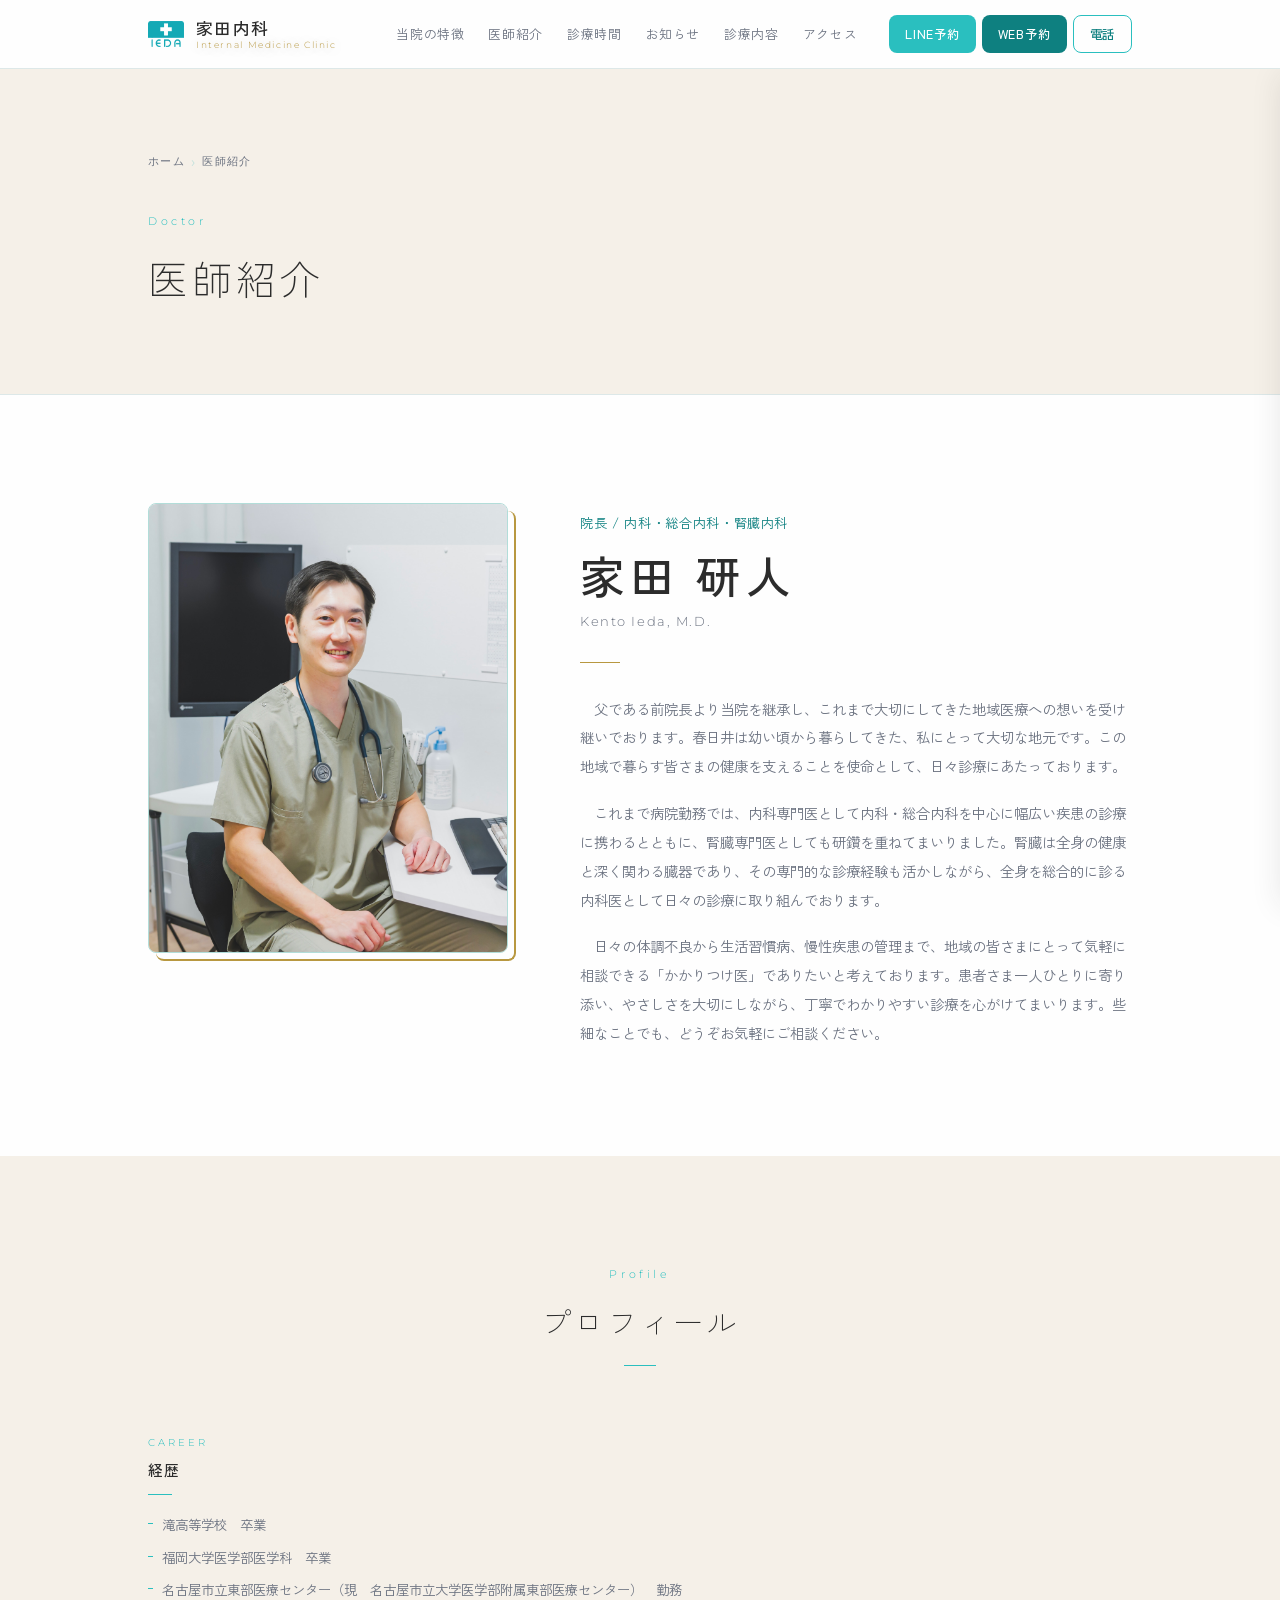
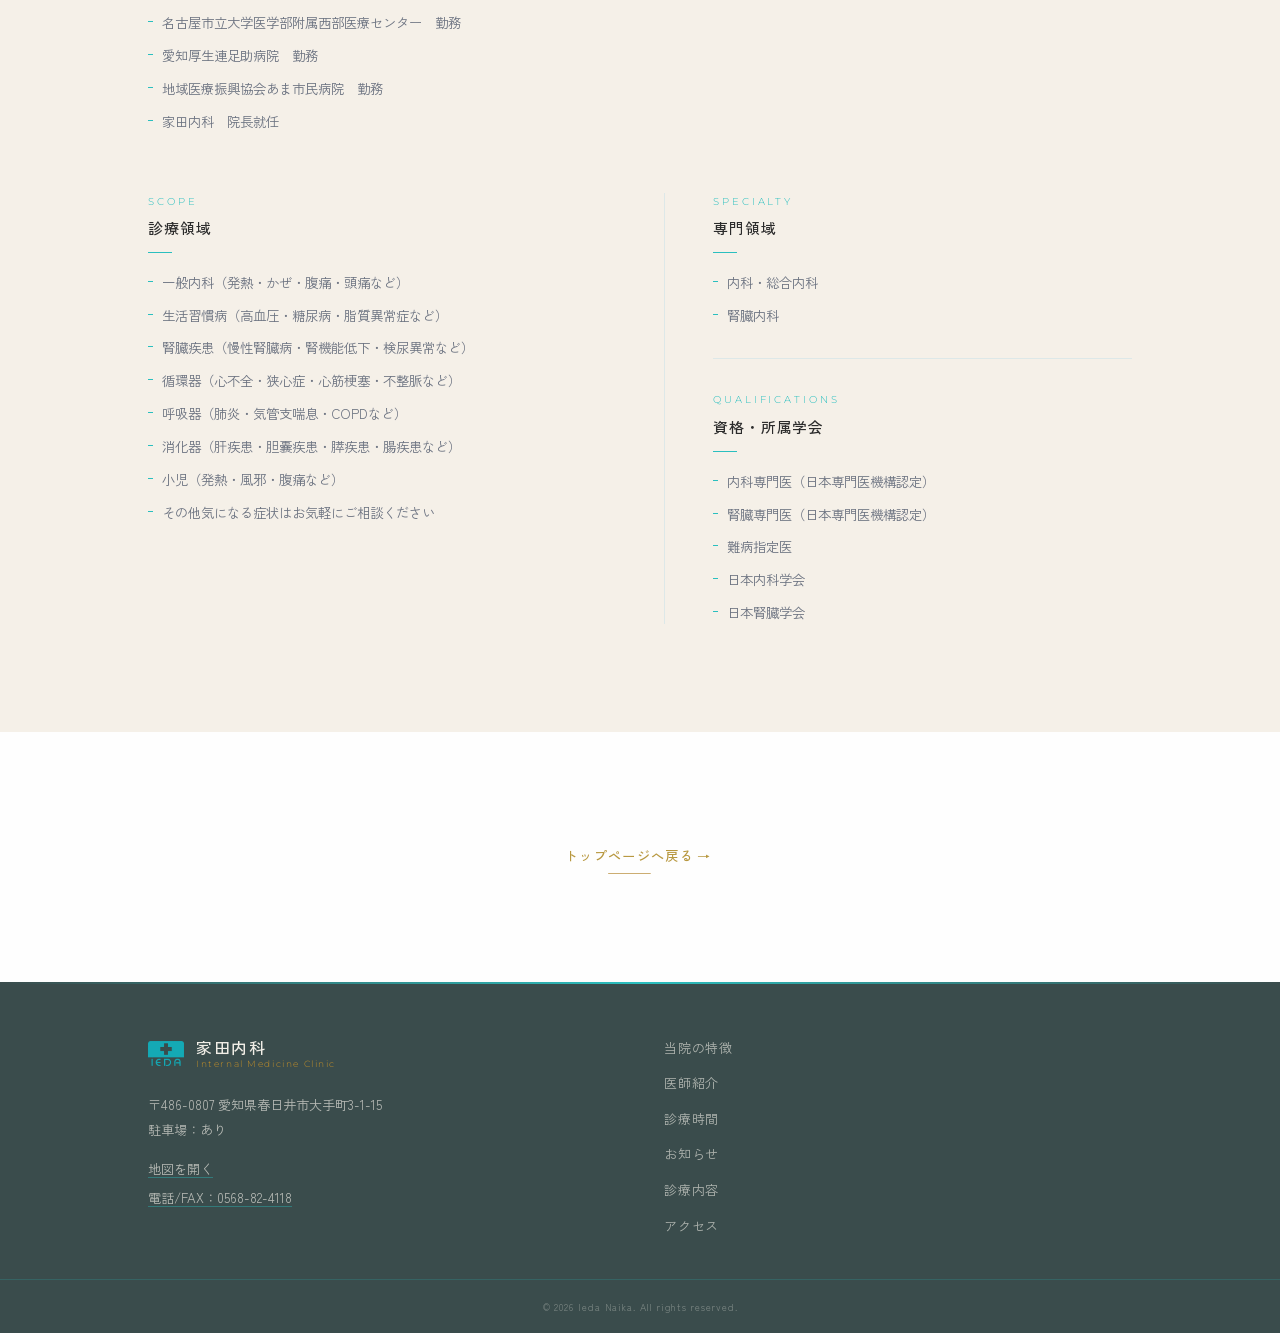
==== commit 24dc64f4: "医師紹介文章修正" ====
--- a/doctor.html
+++ b/doctor.html
@@ -105,7 +105,7 @@
     <!-- 2. 写真＋プロフィール＋メッセージ -->
     <section class="section drpage-intro">
       <div class="container">
-        <div class="drpage-intro-inner">
+        <div class="drpage-intro-inner js-fade">
 
           <div class="drpage-photo-wrap">
             <img src="images/doctor-2.jpg" alt="院長 家田研人医師" loading="lazy" />
@@ -119,7 +119,7 @@
             <div class="drpage-sep" aria-hidden="true"></div>
             <div class="drpage-message">
              <p>　父である前院長より当院を継承し、これまで大切にしてきた地域医療への想いを受け継いでおります。春日井は幼い頃から暮らしてきた、私にとって大切な地元です。この地域で暮らす皆さまの健康を支えることを使命として、日々診療にあたっております。</p>
-             <p>　これまで病院勤務では、内科・総合内科診療を中心に幅広い疾患の診療に携わり、その中で腎臓内科を専門として研鑽を重ねてまいりました。腎臓は全身の健康と深く関わる臓器であり、その専門的な診療経験も活かしながら、全身を総合的に診る内科医として診療に取り組んでまいりました。</p>
+             <p>　これまで病院勤務では、内科専門医として内科・総合内科を中心に幅広い疾患の診療に携わるとともに、腎臓専門医としても研鑽を重ねてまいりました。腎臓は全身の健康と深く関わる臓器であり、その専門的な診療経験も活かしながら、全身を総合的に診る内科医として日々の診療に取り組んでおります。</p>
              <p>　日々の体調不良から生活習慣病、慢性疾患の管理まで、地域の皆さまにとって気軽に相談できる「かかりつけ医」でありたいと考えております。患者さま一人ひとりに寄り添い、やさしさを大切にしながら、丁寧でわかりやすい診療を心がけてまいります。些細なことでも、どうぞお気軽にご相談ください。</p>
             </div>
           </div>
@@ -131,13 +131,13 @@
     <!-- 3. プロフィール -->
     <section class="section drpage-profile-section">
       <div class="container">
-        <div class="section-head">
+        <div class="section-head js-fade">
           <span class="section-label">Profile</span>
           <h2 class="section-title">プロフィール</h2>
         </div>
 
         <!-- 経歴 -->
-        <div class="drpage-career-plain">
+        <div class="drpage-career-plain js-fade">
           <span class="drpage-col-en">Career</span>
           <h3 class="drpage-col-title">経歴</h3>
           <div class="drpage-col-rule" aria-hidden="true"></div>
@@ -153,7 +153,7 @@
         </div>
 
         <!-- 診療領域・専門領域・資格：2カラム -->
-        <div class="drpage-scope-grid">
+        <div class="drpage-scope-grid js-fade">
 
           <!-- 左：診療領域 -->
           <div class="drpage-scope-col">
--- a/css/style.css
+++ b/css/style.css
@@ -706,7 +706,7 @@
   border-radius: var(--r);
   padding: clamp(28px, 5vw, 44px) 28px;
   position: relative;
-  transition: box-shadow var(--ease), transform var(--ease);
+  transition: box-shadow var(--ease), transform var(--ease), opacity 0.65s ease;
   overflow: hidden;
 }
 
@@ -771,6 +771,8 @@
   max-width: 680px;
   margin-inline: auto;
   align-items: start;
+  padding-left: clamp(16px, 3vw, 36px);
+  transform: translateX(clamp(16px, 3vw, 40px));
 }
 
 /* 写真エリア：2行にまたがって垂直中央 */
@@ -786,19 +788,12 @@
   aspect-ratio: 1;
   object-fit: cover;
   display: block;
-}
-
-/* エメラルドの角飾り（右下） */
-.doctor-corner {
-  display: block;
-  position: absolute;
-  bottom: -8px;
-  right: -8px;
-  width: 22px;
-  height: 22px;
-  border-right: 2px solid var(--c-em);
-  border-bottom: 2px solid var(--c-em);
-}
+  border-radius: 5px;
+}
+
+/* C案：角飾りなし */
+.doctor-corner { display: none; }
+
 
 /* 役職・氏名・ラインブロック */
 .doctor-ident {
@@ -821,7 +816,8 @@
 }
 
 .doctor-body .lux-link {
-  align-self: center;
+  align-self: flex-start;
+  margin-left: 12%;
   margin-right: 0;
 }
 
@@ -840,15 +836,21 @@
   letter-spacing: 0.14em;
   color: var(--c-text);
   margin-bottom: 20px;
-}
-
-/* エメラルドのセパレーター */
-.doctor-sep {
-  width: 28px;
-  height: 1px;
+  position: relative;
+  padding-left: 20px;
+}
+.doctor-name::before {
+  content: '';
+  position: absolute;
+  left: 0;
+  top: 50%;
+  transform: translateY(-50%);
+  width: 2px;
+  height: 1.1em;
   background-color: var(--c-em);
-  margin-bottom: 18px;
-}
+}
+
+.doctor-sep { display: none; }
 
 .doctor-message {
   font-size: 0.87rem;
@@ -1169,7 +1171,7 @@
   gap: 10px;
   background: #FCFAF6;
   padding: 28px 24px;
-  transition: background-color var(--ease);
+  transition: background-color var(--ease), opacity 0.65s ease, transform 0.65s ease;
 }
 
 @media (hover: hover) and (pointer: fine) {
@@ -1385,7 +1387,7 @@
   background: var(--c-white);
   padding: 18px 20px;
   text-decoration: none;
-  transition: background-color var(--ease);
+  transition: background-color var(--ease), opacity 0.65s ease, transform 0.65s ease;
 }
 
 @media (hover: hover) and (pointer: fine) {
@@ -1458,7 +1460,7 @@
   border: 1px solid var(--c-border);
   border-radius: var(--r);
   padding: clamp(24px, 4vw, 40px);
-  transition: box-shadow var(--ease), background-color var(--ease);
+  transition: box-shadow var(--ease), background-color var(--ease), opacity 0.65s ease, transform 0.65s ease;
 }
 
 
@@ -1760,6 +1762,8 @@
     display: flex;
     flex-direction: column;
     gap: 0;
+    padding-left: 0;
+    transform: none;
   }
 
   .doctor-photo-wrap {
@@ -1782,7 +1786,7 @@
     text-align: center;
   }
 
-  .doctor-body .lux-link { justify-content: center; margin-right: 0; }
+  .doctor-body .lux-link { justify-content: center; align-self: center; margin-left: 0; margin-right: 0; }
 
   .access-grid { grid-template-columns: 1fr; }
   .access-btns { flex-direction: column; }
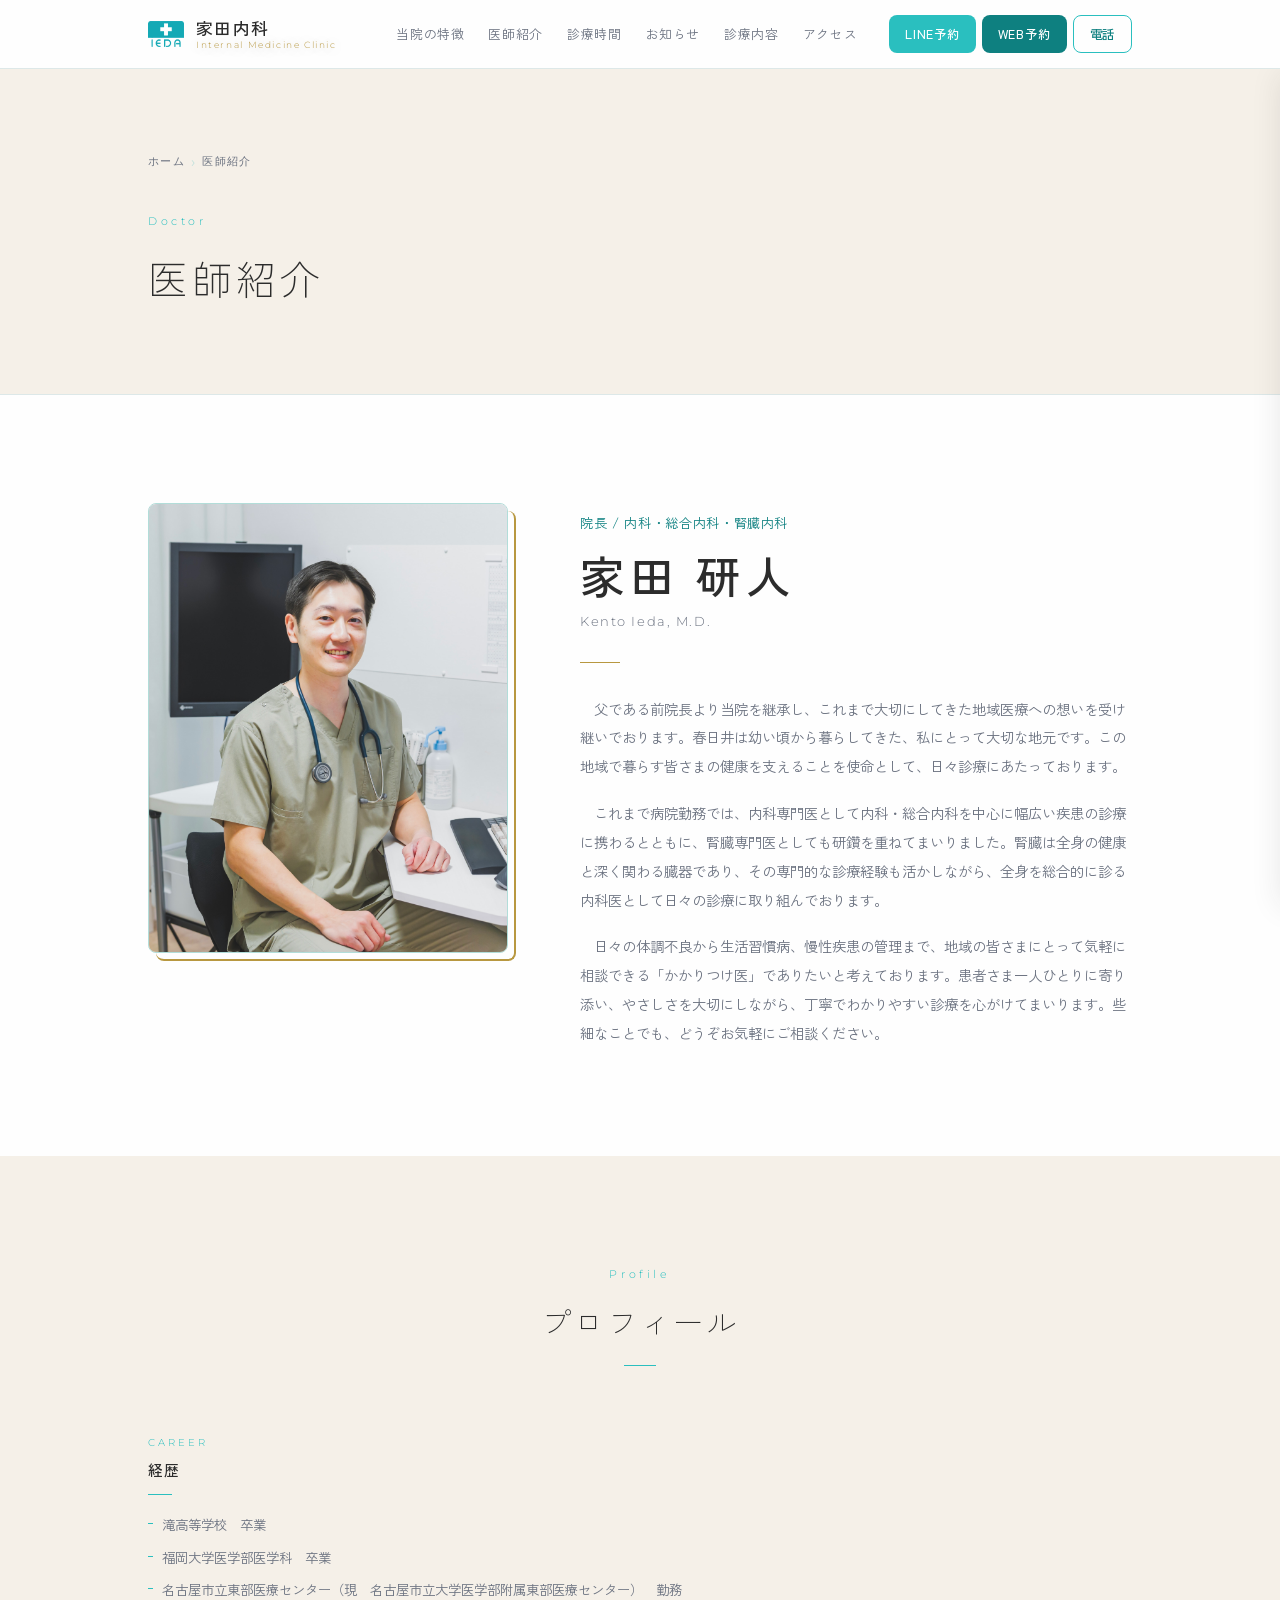
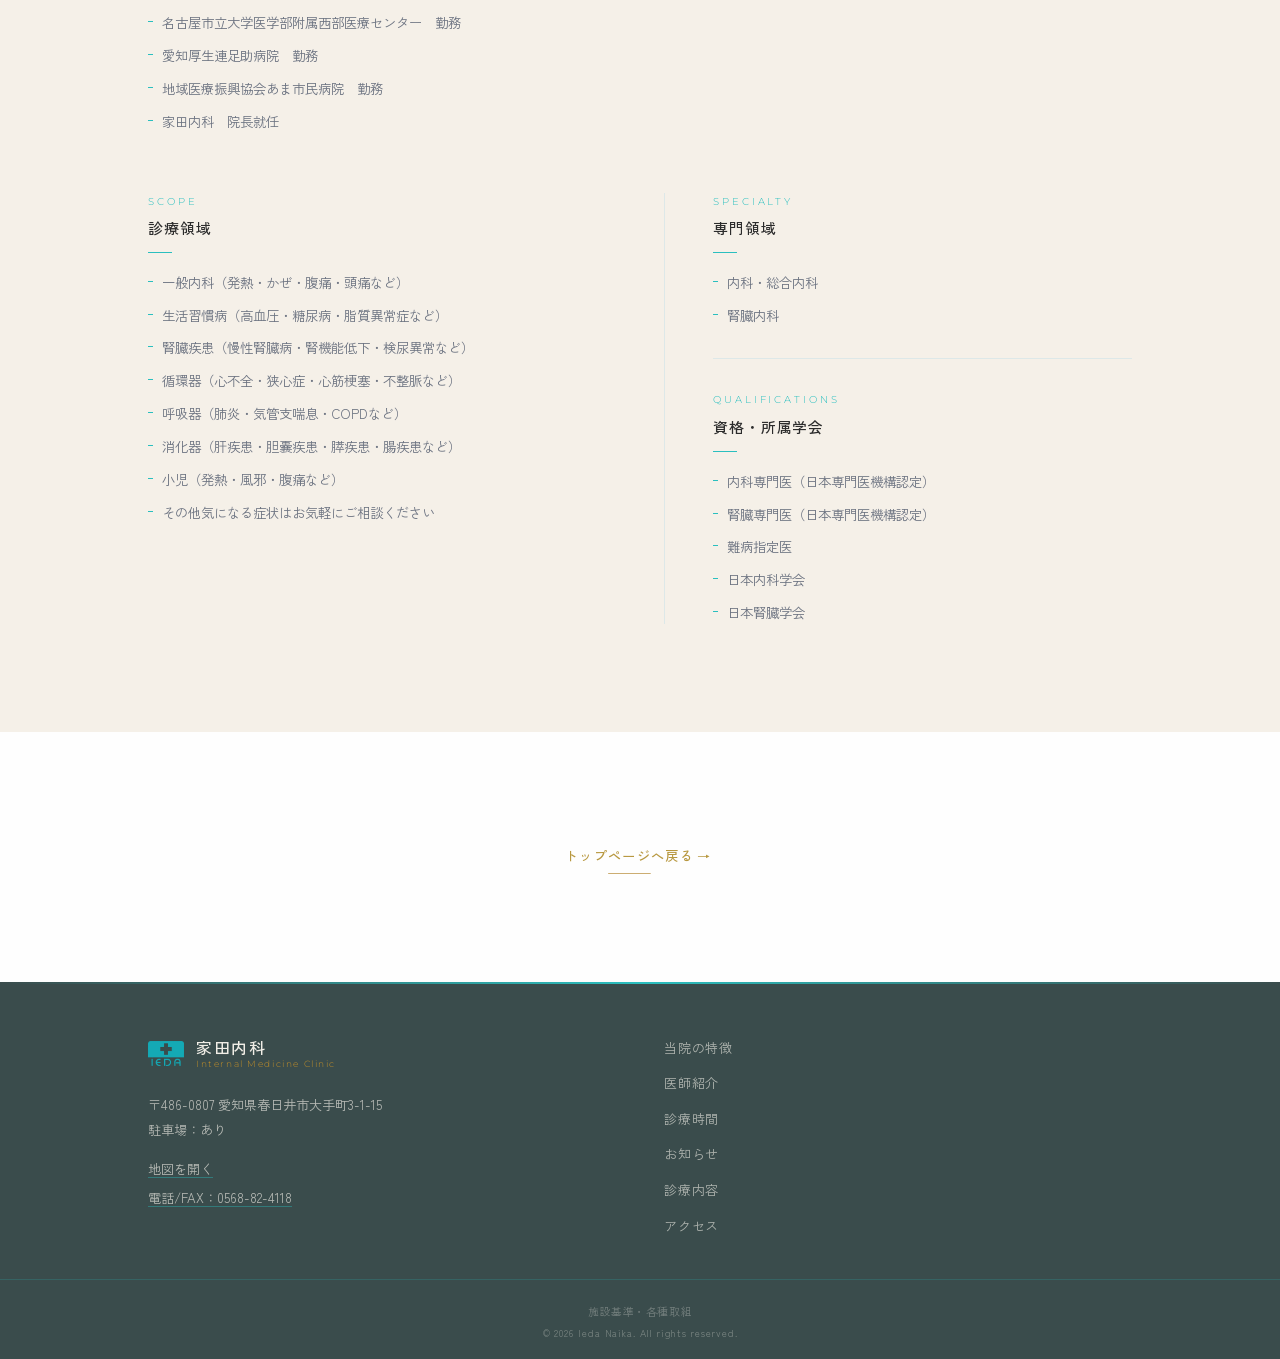
==== commit df045876: "フッターに施設基準をいれた" ====
--- a/doctor.html
+++ b/doctor.html
@@ -249,6 +249,7 @@
     </div>
 
     <div class="footer-bottom">
+      <a class="footer-kijun-link" href="shisetsu-kijun.html">施設基準・各種取組</a>
       <small>© <span id="year"></span> Ieda Naika. All rights reserved.</small>
     </div>
   </footer>
--- a/css/style.css
+++ b/css/style.css
@@ -585,6 +585,10 @@
   background-color: var(--c-em);
 }
 
+@media (min-width: 561px) {
+  .section-title br { display: none; }
+}
+
 .section-sub {
   margin-top: 18px;
   font-size: 0.87rem;
@@ -1645,6 +1649,17 @@
   font-size: 0.72rem;
   color: rgba(250,246,238,0.35);
   letter-spacing: 0.08em;
+}
+.footer-kijun-link {
+  display: block;
+  margin-top: 6px;
+  font-size: 0.68rem;
+  color: rgba(250,246,238,0.30);
+  text-decoration: none;
+  letter-spacing: 0.06em;
+}
+.footer-kijun-link:hover {
+  color: rgba(250,246,238,0.55);
 }
 
 
